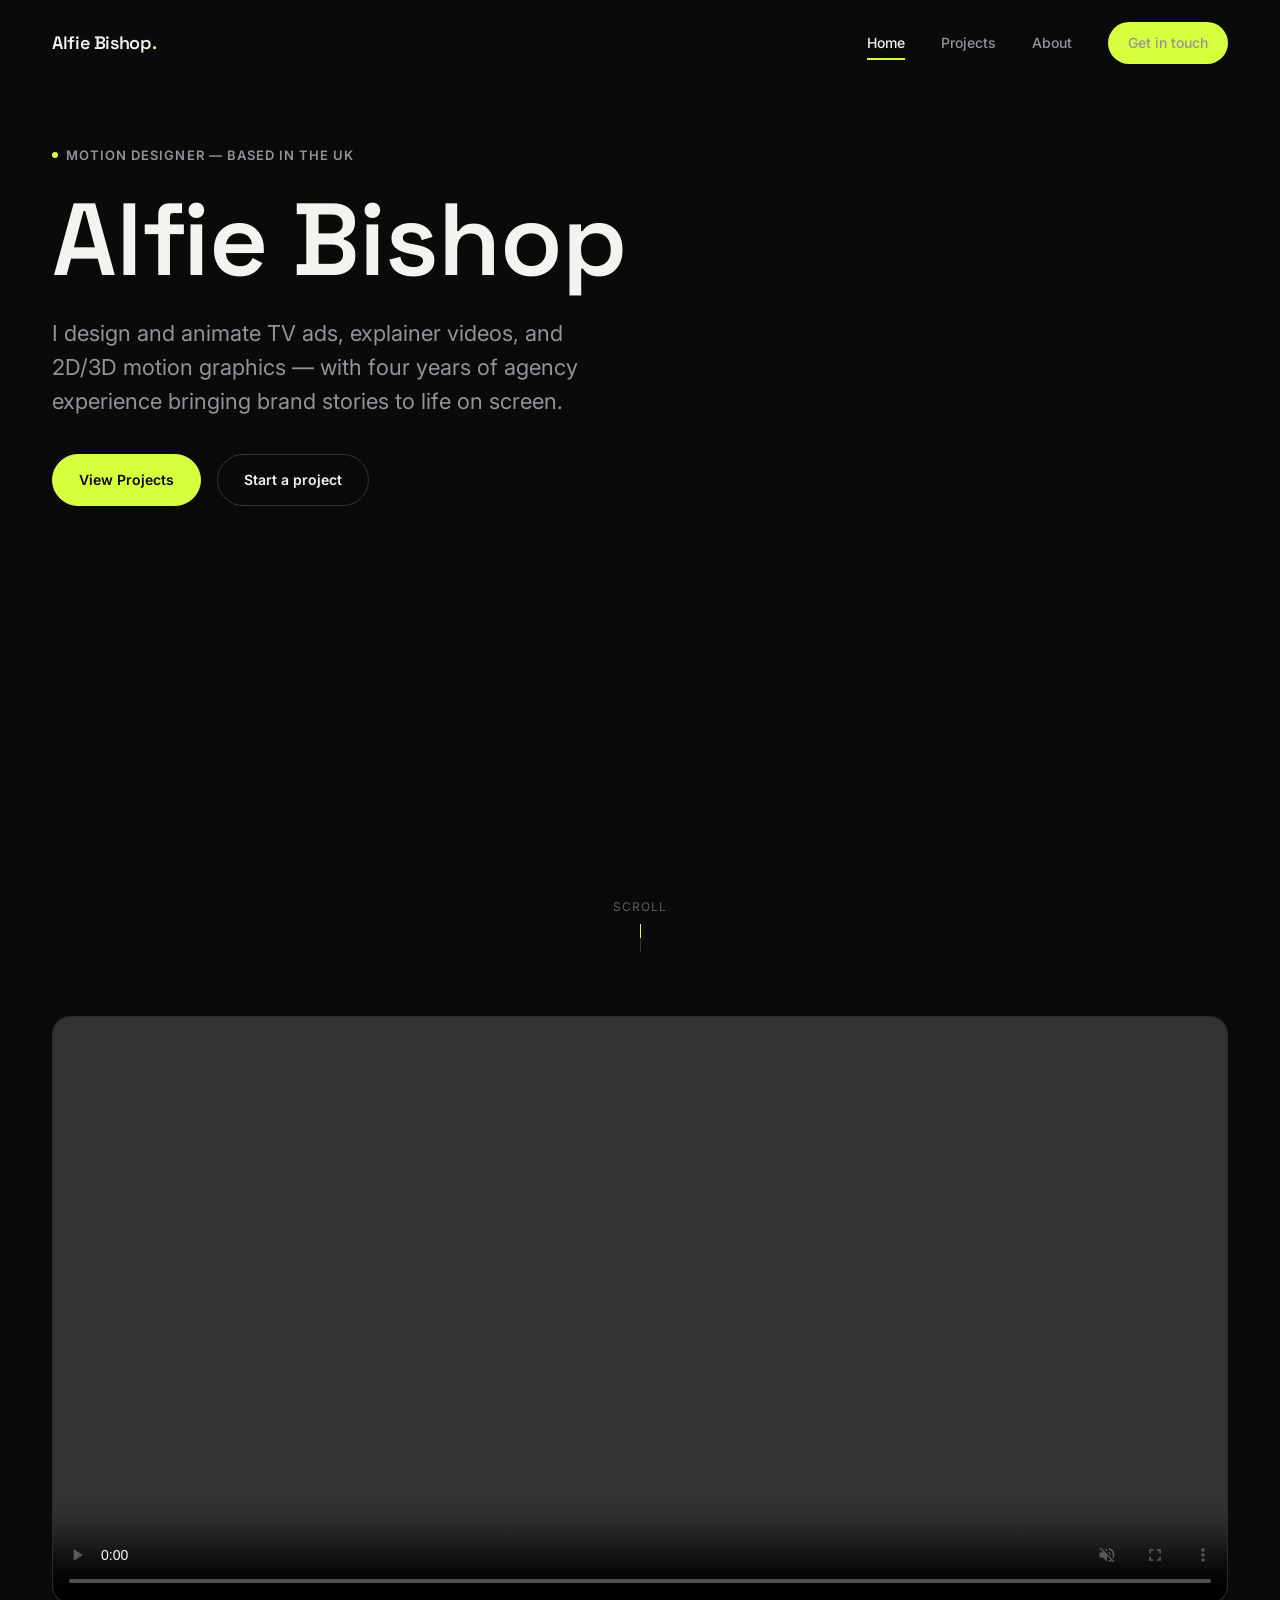
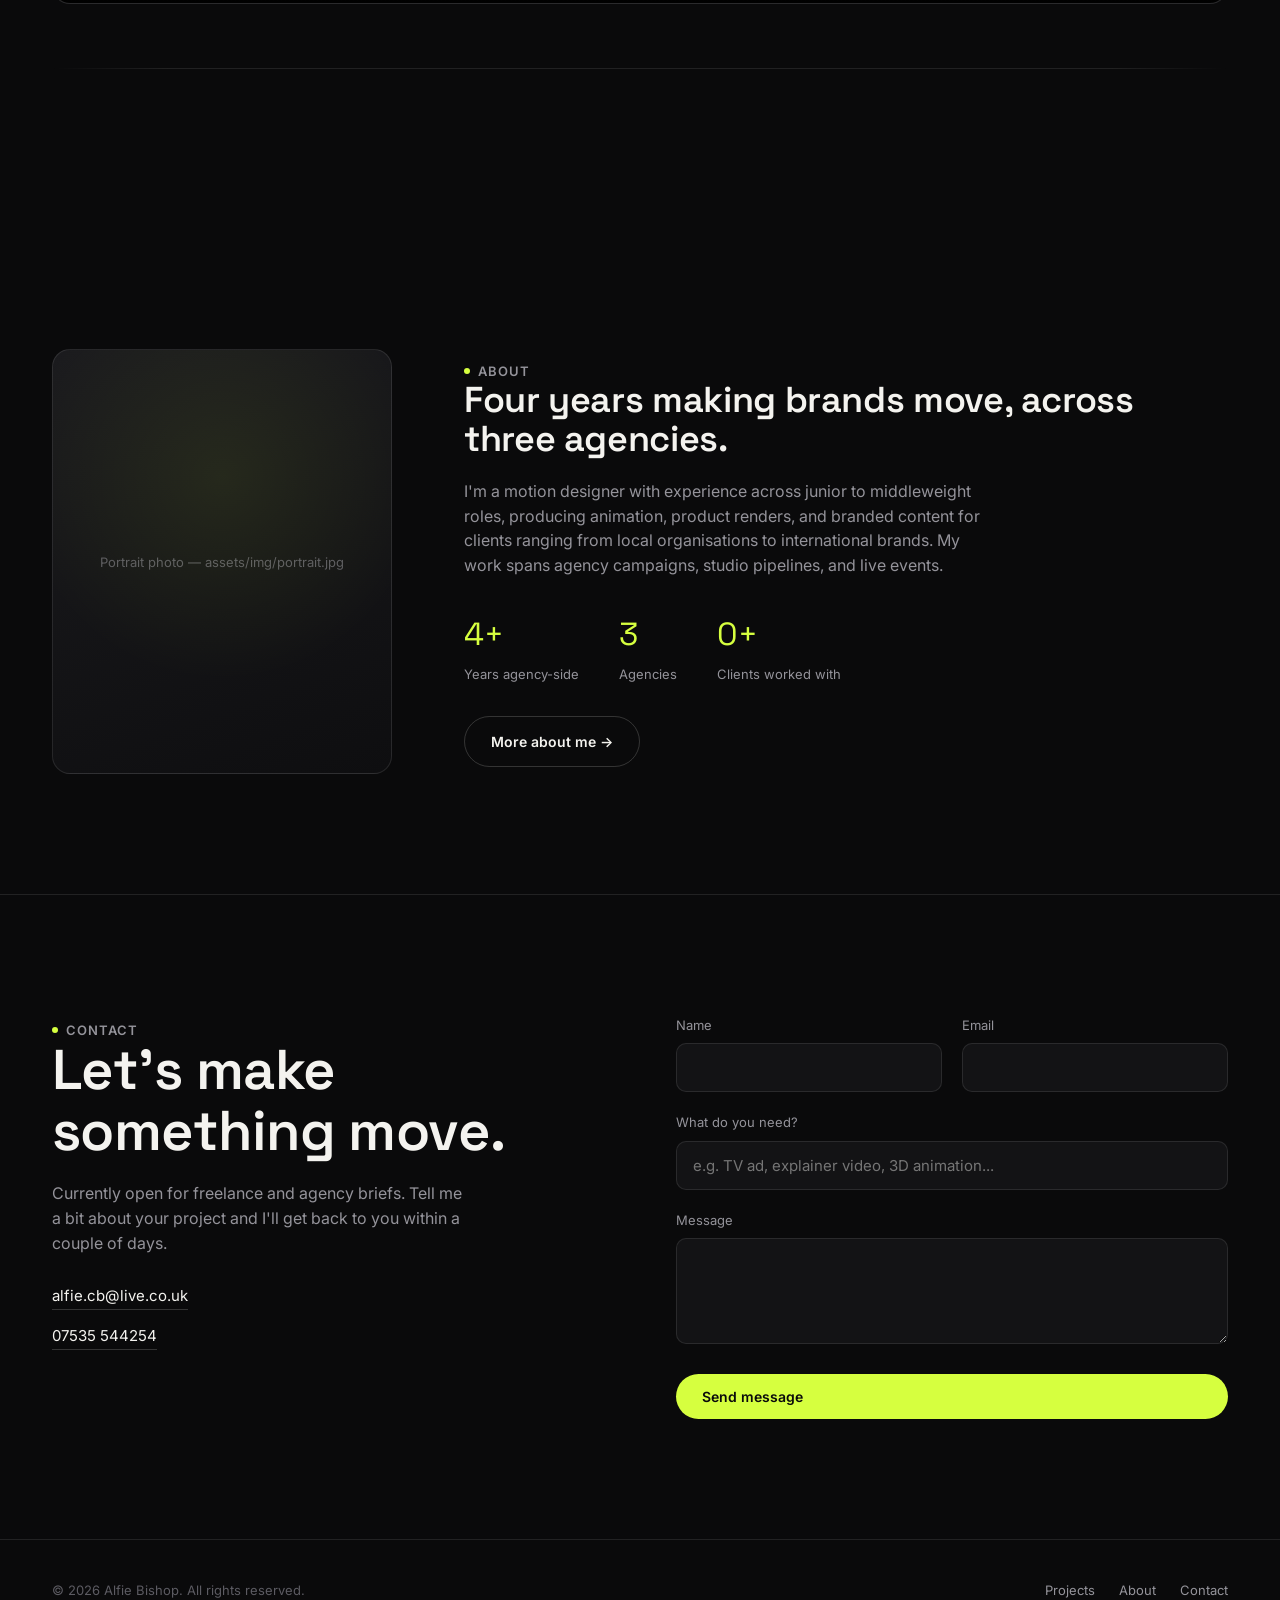
==== index.html @ 6d1a72bd "Fix frozen mobile carousels; fill and centre-fade on wide screens Both homepage marquees now run fro" ====
<!DOCTYPE html>
<html lang="en">
<head>
<meta charset="UTF-8" />
<meta name="viewport" content="width=device-width, initial-scale=1.0" />
<title>Alfie Bishop — Motion Designer</title>
<meta name="description" content="Alfie Bishop is a motion designer specialising in TV ads, explainer videos, and 2D/3D motion graphics." />
<link rel="preconnect" href="https://fonts.googleapis.com">
<link rel="preconnect" href="https://fonts.gstatic.com" crossorigin>
<link href="https://fonts.googleapis.com/css2?family=Space+Grotesk:wght@500;600;700&family=Inter:wght@400;500;600&display=swap" rel="stylesheet">
<link rel="stylesheet" href="assets/css/style.css" />
</head>
<body>

<header class="site-header">
  <div class="container">
    <a href="index.html" class="logo-mark">Alfie Bishop<span>.</span></a>
    <nav class="main-nav">
      <a href="index.html" class="is-active">Home</a>
      <a href="projects.html">Projects</a>
      <a href="about.html">About</a>
      <a href="index.html#contact" class="nav-cta">Get in touch</a>
    </nav>
    <button class="nav-toggle" aria-label="Toggle menu"><span></span><span></span><span></span></button>
  </div>
</header>

<main>

  <!-- HERO -->
  <section class="hero">
    <div class="hero-bg">
      <video autoplay muted loop playsinline src="https://video.gumlet.io/6a999aff4ae273cd71d893d9/6ac678b16d6d4d08c6191d86/main.mp4"></video>
    </div>

    <div class="container">
      <div class="hero-intro">
        <span class="eyebrow">Motion Designer — Based in the UK</span>
        <h1 class="hero-title">Alfie Bishop</h1>
        <p class="hero-role">
          I design and animate TV ads, explainer videos, and 2D/3D motion graphics — with four years of
          agency experience bringing brand stories to life on screen.
        </p>
        <div class="hero-actions">
          <a href="projects.html" class="btn btn-primary">View Projects</a>
          <a href="index.html#contact" class="btn btn-ghost">Start a project</a>
        </div>
      </div>

    </div>

    <div class="fan-wrap">
      <div class="fan-track" id="fan-track"></div>
    </div>

    <div class="scroll-cue"><span>Scroll</span><span class="line"></span></div>
  </section>

  <!-- SHOWREEL -->
  <section class="section showreel-section">
    <div class="container">
      <div class="showreel-frame" data-reveal>
        <video src="https://video.gumlet.io/6a999aff4ae273cd71d893d9/6ac67dcd41d1f14ce0949b32/main.mp4" autoplay loop muted playsinline controls></video>
      </div>

      <div class="logo-marquee-wrap">
        <div class="logo-track" data-hover-pause></div>
      </div>
    </div>
  </section>

  <!-- ABOUT TEASER -->
  <section class="section about-teaser">
    <div class="container">
      <div class="portrait" data-reveal>Portrait photo — assets/img/portrait.jpg</div>
      <div data-reveal>
        <span class="eyebrow">About</span>
        <h2>Four years making brands move, across three agencies.</h2>
        <p>
          I'm a motion designer with experience across junior to middleweight roles, producing animation,
          product renders, and branded content for clients ranging from local organisations to international
          brands. My work spans agency campaigns, studio pipelines, and live events.
        </p>
        <div class="stat-row">
          <div class="stat-item"><div class="num">4+</div><div class="label">Years agency-side</div></div>
          <div class="stat-item"><div class="num">3</div><div class="label">Agencies</div></div>
          <div class="stat-item"><div class="num" data-stat="client-count">—</div><div class="label">Clients worked with</div></div>
        </div>
        <div style="margin-top:32px;">
          <a href="about.html" class="btn btn-ghost">More about me →</a>
        </div>
      </div>
    </div>
  </section>

  <!-- CONTACT -->
  <section class="section contact-section" id="contact">
    <div class="container contact-grid">
      <div class="contact-info" data-reveal>
        <span class="eyebrow">Contact</span>
        <h2>Let's make something move.</h2>
        <p>Currently open for freelance and agency briefs. Tell me a bit about your project and I'll get back to you within a couple of days.</p>
        <div class="contact-detail">
          <a href="mailto:alfie.cb@live.co.uk">alfie.cb@live.co.uk</a>
          <a href="tel:07535544254">07535 544254</a>
        </div>
      </div>

      <form class="contact-form" id="contact-form" data-reveal>
        <div class="form-row">
          <div class="form-field">
            <label for="name">Name</label>
            <input type="text" id="name" name="name" required />
          </div>
          <div class="form-field">
            <label for="email">Email</label>
            <input type="email" id="email" name="email" required />
          </div>
        </div>
        <div class="form-field">
          <label for="project-type">What do you need?</label>
          <input type="text" id="project-type" name="project-type" placeholder="e.g. TV ad, explainer video, 3D animation..." />
        </div>
        <div class="form-field">
          <label for="message">Message</label>
          <textarea id="message" name="message" rows="4" required></textarea>
        </div>
        <button type="submit" class="btn btn-primary submit-btn">Send message</button>
        <div class="form-success" id="contact-success">Thanks — your message has been noted. (Connect this form to an endpoint to receive it for real.)</div>
      </form>
    </div>
  </section>

</main>

<footer class="site-footer">
  <div class="container">
    <small>© <span id="year"></span> Alfie Bishop. All rights reserved.</small>
    <div class="footer-links">
      <a href="projects.html">Projects</a>
      <a href="about.html">About</a>
      <a href="index.html#contact">Contact</a>
    </div>
  </div>
</footer>

<script src="assets/js/cms.js"></script>
<script src="assets/js/main.js"></script>
<script>
  document.getElementById("year").textContent = new Date().getFullYear();
</script>
</body>
</html>
---- assets/css/style.css ----
/* =========================================================================
   DESIGN TOKENS
   ========================================================================= */
:root {
  --bg: #0a0a0b;
  --bg-elevated: #131315;
  --bg-elevated-2: #1b1b1e;
  --text: #f4f3ef;
  --text-muted: #94939a;
  --text-faint: #5c5b62;
  --line: rgba(244, 243, 239, 0.1);
  --line-strong: rgba(244, 243, 239, 0.18);
  --accent: #d6ff3f;
  --accent-ink: #0a0a0b;
  --radius: 18px;
  --radius-sm: 10px;
  --container: 1240px;
  --ease: cubic-bezier(0.16, 1, 0.3, 1);
}

* { box-sizing: border-box; }
html { scroll-behavior: smooth; }

body {
  margin: 0;
  background: var(--bg);
  color: var(--text);
  font-family: "Inter", -apple-system, BlinkMacSystemFont, "Segoe UI", sans-serif;
  font-size: 16px;
  line-height: 1.55;
  -webkit-font-smoothing: antialiased;
  overflow-x: hidden;
}

h1, h2, h3, h4 {
  font-family: "Space Grotesk", "Inter", sans-serif;
  font-weight: 600;
  line-height: 1.08;
  margin: 0;
  letter-spacing: -0.01em;
}

p { margin: 0; }
a { color: inherit; text-decoration: none; }
img, video { max-width: 100%; display: block; }
button { font-family: inherit; }

.container {
  width: 100%;
  max-width: var(--container);
  margin: 0 auto;
  padding: 0 32px;
}

.eyebrow {
  display: inline-flex;
  align-items: center;
  gap: 8px;
  font-size: 13px;
  font-weight: 600;
  letter-spacing: 0.08em;
  text-transform: uppercase;
  color: var(--text-muted);
}
.eyebrow::before {
  content: "";
  width: 6px;
  height: 6px;
  border-radius: 50%;
  background: var(--accent);
  flex: none;
}

.section { padding: 120px 0; }
@media (max-width: 768px) { .section { padding: 72px 0; } }

/* =========================================================================
   SCROLL REVEAL
   ========================================================================= */
[data-reveal] {
  opacity: 0;
  transform: translateY(24px);
  transition: opacity 0.8s var(--ease), transform 0.8s var(--ease);
}
[data-reveal].is-visible {
  opacity: 1;
  transform: translateY(0);
}

/* =========================================================================
   NAV
   ========================================================================= */
.site-header {
  position: fixed;
  top: 0; left: 0; right: 0;
  z-index: 100;
  padding: 22px 0;
  transition: background 0.4s var(--ease), border-color 0.4s var(--ease), padding 0.4s var(--ease);
  border-bottom: 1px solid transparent;
}
.site-header.is-scrolled {
  background: rgba(10, 10, 11, 0.78);
  backdrop-filter: blur(14px);
  border-bottom-color: var(--line);
  padding: 14px 0;
}
.site-header .container {
  display: flex;
  align-items: center;
  justify-content: space-between;
}
.logo-mark {
  font-family: "Space Grotesk", sans-serif;
  font-weight: 600;
  font-size: 18px;
  letter-spacing: -0.02em;
}
.logo-mark span { color: var(--accent); }

.main-nav { display: flex; align-items: center; gap: 36px; }
.main-nav a {
  font-size: 14px;
  font-weight: 500;
  color: var(--text-muted);
  transition: color 0.25s var(--ease);
  position: relative;
}
.main-nav a:hover, .main-nav a.is-active { color: var(--text); }
.main-nav a.is-active::after {
  content: "";
  position: absolute;
  left: 0; right: 0; bottom: -6px;
  height: 2px;
  background: var(--accent);
}
.nav-cta {
  display: inline-flex;
  align-items: center;
  padding: 10px 20px;
  border-radius: 999px;
  background: var(--accent);
  color: var(--accent-ink);
  font-size: 14px;
  font-weight: 600;
  transition: transform 0.25s var(--ease), box-shadow 0.25s var(--ease);
}
.nav-cta:hover { transform: translateY(-2px); box-shadow: 0 8px 24px rgba(214,255,63,0.25); }

.nav-toggle {
  display: none;
  flex-direction: column;
  gap: 5px;
  background: none;
  border: none;
  cursor: pointer;
  padding: 8px;
}
.nav-toggle span { width: 22px; height: 2px; background: var(--text); display: block; }

@media (max-width: 860px) {
  .main-nav { position: fixed; top: 0; right: -100%; height: 100vh; width: min(320px, 80vw);
    background: var(--bg-elevated); flex-direction: column; justify-content: center; align-items: flex-start;
    padding: 40px; gap: 28px; transition: right 0.4s var(--ease); border-left: 1px solid var(--line); }
  .main-nav.is-open { right: 0; }
  .main-nav a { font-size: 20px; }
  .nav-toggle { display: flex; }
  .nav-cta { order: 10; }
}

/* =========================================================================
   HERO
   ========================================================================= */
.hero {
  min-height: 100vh;
  display: flex;
  flex-direction: column;
  justify-content: center;
  padding-top: 140px;
  padding-bottom: 64px;
  position: relative;
}
.hero-bg {
  position: absolute;
  inset: 0;
  z-index: 0;
  overflow: hidden;
}
.hero-bg video {
  width: 100%;
  height: 100%;
  object-fit: cover;
  opacity: 0.32;
}
.hero-bg::after {
  content: "";
  position: absolute;
  inset: 0;
  background: linear-gradient(
    180deg,
    rgba(10, 10, 11, 0.5) 0%,
    rgba(10, 10, 11, 0.25) 35%,
    rgba(10, 10, 11, 0.7) 72%,
    var(--bg) 100%
  );
}
.hero-intro { max-width: 760px; position: relative; z-index: 1; }
.hero-intro .eyebrow { margin-bottom: 20px; }
.hero-title {
  font-size: clamp(48px, 8vw, 104px);
  margin: 0 0 20px;
}
.hero-title em {
  font-style: normal;
  color: var(--text-faint);
}
.hero-role {
  font-size: clamp(18px, 2vw, 22px);
  color: var(--text-muted);
  max-width: 560px;
  margin-bottom: 36px;
}
.hero-actions { display: flex; gap: 16px; align-items: center; flex-wrap: wrap; }

.btn {
  display: inline-flex;
  align-items: center;
  gap: 10px;
  padding: 14px 26px;
  border-radius: 999px;
  font-size: 14px;
  font-weight: 600;
  transition: transform 0.25s var(--ease), box-shadow 0.25s var(--ease), background 0.25s var(--ease);
  border: 1px solid var(--line-strong);
}
.btn-primary { background: var(--accent); color: var(--accent-ink); border-color: var(--accent); }
.btn-primary:hover { transform: translateY(-2px); box-shadow: 0 10px 28px rgba(214,255,63,0.25); }
.btn-ghost { background: transparent; color: var(--text); }
.btn-ghost:hover { border-color: var(--text); }

/* Simple auto-scrolling carousel of project thumbnails (pulls every
   project from the CMS data file), cards side by side, moving left
   continuously in a seamless loop. */
.fan-wrap {
  position: relative;
  z-index: 1;
  height: 300px;
  margin-top: 56px;
  overflow: hidden;
  /* edges fade out; on wide screens the solid band stays a centred
     ~1600px and everything beyond it fades off towards both sides */
  --fan-fade: max(6%, calc(50% - 800px));
  -webkit-mask-image: linear-gradient(90deg, transparent, #000 var(--fan-fade), #000 calc(100% - var(--fan-fade)), transparent);
  mask-image: linear-gradient(90deg, transparent, #000 var(--fan-fade), #000 calc(100% - var(--fan-fade)), transparent);
}
/* scrolled by startMarquee() in main.js */
.fan-track {
  display: flex;
  align-items: center;
  gap: 20px;
  width: max-content;
  height: 100%;
  will-change: transform;
}
.fan-card {
  flex: none;
  display: block;
  width: 220px;
  /* a little shorter than the wrap, centred, so the hover lift has room
     to rise without its top edge clipping against overflow:hidden */
  height: calc(100% - 16px);
  border-radius: var(--radius);
  overflow: hidden;
  position: relative;
  box-shadow: 0 24px 50px -18px rgba(0,0,0,0.55);
  transition: transform 0.3s var(--ease), box-shadow 0.3s var(--ease);
}
.fan-card:hover { transform: translateY(-6px); box-shadow: 0 28px 56px -14px rgba(0,0,0,0.65); z-index: 5; }
.fan-card .thumb-bg { position: absolute; inset: 0; }

@media (max-width: 1080px) {
  .fan-wrap { height: 240px; }
  .fan-card { width: 180px; }
}
@media (max-width: 600px) {
  .hero { padding-top: 120px; }
  .fan-wrap { height: 190px; }
  .fan-card { width: 140px; }
}

.scroll-cue {
  position: relative;
  z-index: 1;
  margin-top: 36px;
  display: flex;
  flex-direction: column;
  align-items: center;
  gap: 8px;
  color: var(--text-faint);
  font-size: 12px;
  letter-spacing: 0.08em;
  text-transform: uppercase;
}
.scroll-cue .line { width: 1px; height: 28px; background: var(--line-strong); overflow: hidden; }
.scroll-cue .line::after {
  content: ""; display: block; width: 100%; height: 50%; background: var(--accent);
  animation: scrollline 1.8s ease-in-out infinite;
}
@keyframes scrollline { 0% { transform: translateY(-100%); } 100% { transform: translateY(200%); } }

/* =========================================================================
   SHOWREEL
   ========================================================================= */
.showreel-section { padding-top: 0; }
.showreel-frame {
  position: relative;
  width: 100%;
  aspect-ratio: 2/1;
  border-radius: var(--radius);
  overflow: hidden;
  background: var(--bg-elevated);
  border: 1px solid var(--line);
}
.showreel-frame video { width: 100%; height: 100%; object-fit: cover; }
@media (max-width: 600px) {
  .showreel-frame { aspect-ratio: 1/1; }
}
.section-head {
  display: flex;
  justify-content: space-between;
  align-items: flex-end;
  gap: 24px;
  margin-bottom: 48px;
  flex-wrap: wrap;
}
.section-head h2 { font-size: clamp(28px, 4vw, 42px); }
.section-head .sub { color: var(--text-muted); max-width: 440px; font-size: 15px; }

/* Client logo marquee */
.logo-marquee-wrap {
  margin-top: 64px;
  border-top: 1px solid var(--line);
  padding-top: 40px;
  overflow: hidden;
  position: relative;
  -webkit-mask-image: linear-gradient(90deg, transparent, #000 10%, #000 90%, transparent);
  mask-image: linear-gradient(90deg, transparent, #000 10%, #000 90%, transparent);
}
.logo-track {
  display: flex;
  gap: 72px;
  width: max-content;
  will-change: transform;
}
.logo-item {
  font-family: "Space Grotesk", sans-serif;
  font-size: 20px;
  font-weight: 600;
  color: var(--text-faint);
  white-space: nowrap;
  transition: color 0.3s var(--ease);
  letter-spacing: -0.01em;
}
.logo-item:hover { color: var(--text); }

/* =========================================================================
   ABOUT TEASER (home)
   ========================================================================= */
.about-teaser .container { display: grid; grid-template-columns: 340px 1fr; gap: 72px; align-items: center; }
.about-teaser .portrait {
  width: 100%;
  aspect-ratio: 4/5;
  border-radius: var(--radius);
  background: linear-gradient(160deg, #1b1b1e, #0e0e10);
  border: 1px solid var(--line);
  display: flex; align-items: center; justify-content: center;
  color: var(--text-faint);
  font-size: 13px;
  position: relative;
  overflow: hidden;
}
.about-teaser .portrait::after {
  content: "";
  position: absolute; inset: 0;
  background: radial-gradient(circle at 50% 30%, rgba(214,255,63,0.08), transparent 60%);
}
.about-teaser h2 { font-size: clamp(26px, 3.4vw, 36px); margin-bottom: 20px; }
.about-teaser p { color: var(--text-muted); font-size: 16px; max-width: 520px; margin-bottom: 28px; }
.about-teaser .stat-row { display: flex; gap: 40px; margin-top: 32px; flex-wrap: wrap; }
.stat-item .num { font-family: "Space Grotesk", sans-serif; font-size: 32px; color: var(--accent); }
.stat-item .label { font-size: 13px; color: var(--text-muted); margin-top: 4px; }

@media (max-width: 860px) {
  .about-teaser .container { grid-template-columns: 1fr; gap: 36px; }
  .about-teaser .portrait { max-width: 280px; aspect-ratio: 4/5; }
}
@media (max-width: 600px) {
  .about-teaser { padding-top: 28px; }
  .about-teaser .portrait { aspect-ratio: 1/1; }
}

/* =========================================================================
   CONTACT
   ========================================================================= */
.contact-section { border-top: 1px solid var(--line); }
.contact-grid { display: grid; grid-template-columns: 1fr 1fr; gap: 72px; }
.contact-info h2 { font-size: clamp(32px, 5vw, 56px); margin-bottom: 20px; }
.contact-info p { color: var(--text-muted); max-width: 420px; margin-bottom: 28px; }
.contact-detail { display: flex; flex-direction: column; gap: 14px; margin-top: 8px; }
.contact-detail a { font-size: 15px; color: var(--text); border-bottom: 1px solid var(--line-strong); padding-bottom: 2px; display: inline-flex; width: fit-content; transition: border-color 0.25s var(--ease), color 0.25s var(--ease); }
.contact-detail a:hover { color: var(--accent); border-color: var(--accent); }

.form-field { margin-bottom: 20px; }
.form-field label { display: block; font-size: 13px; color: var(--text-muted); margin-bottom: 8px; }
.form-field input, .form-field textarea {
  width: 100%;
  background: var(--bg-elevated);
  border: 1px solid var(--line);
  border-radius: var(--radius-sm);
  padding: 14px 16px;
  color: var(--text);
  font-family: inherit;
  font-size: 15px;
  resize: vertical;
  transition: border-color 0.25s var(--ease);
}
.form-field input:focus, .form-field textarea:focus { outline: none; border-color: var(--accent); }
.form-row { display: grid; grid-template-columns: 1fr 1fr; gap: 20px; }
.submit-btn {
  border: none; cursor: pointer;
  width: 100%;
  margin-top: 4px;
}
.form-note { font-size: 13px; color: var(--text-faint); margin-top: 14px; }
.form-success { display: none; padding: 16px; border-radius: var(--radius-sm); background: rgba(214,255,63,0.1); border: 1px solid rgba(214,255,63,0.3); color: var(--accent); font-size: 14px; margin-top: 16px; }
.form-success.is-visible { display: block; }

@media (max-width: 860px) {
  .contact-grid { grid-template-columns: 1fr; gap: 40px; }
  .form-row { grid-template-columns: 1fr; }
}

/* =========================================================================
   FOOTER
   ========================================================================= */
.site-footer { border-top: 1px solid var(--line); padding: 40px 0; }
.site-footer .container { display: flex; justify-content: space-between; align-items: center; flex-wrap: wrap; gap: 16px; }
.footer-links { display: flex; gap: 24px; }
.footer-links a { font-size: 13px; color: var(--text-muted); transition: color 0.25s var(--ease); }
.footer-links a:hover { color: var(--text); }
.site-footer small { color: var(--text-faint); font-size: 13px; }

/* =========================================================================
   PAGE HERO (secondary pages)
   ========================================================================= */
.page-hero { padding: 180px 0 64px; }
.page-hero .eyebrow { margin-bottom: 18px; }
.page-hero h1 { font-size: clamp(38px, 6vw, 68px); max-width: 820px; }
.page-hero p.lead { margin-top: 20px; color: var(--text-muted); font-size: 17px; max-width: 560px; }

/* =========================================================================
   PROJECTS GRID + FILTERS
   ========================================================================= */
.filter-bar {
  display: flex;
  gap: 10px;
  flex-wrap: wrap;
  margin-bottom: 56px;
  border-bottom: 1px solid var(--line);
  padding-bottom: 32px;
}
.filter-btn {
  background: var(--bg-elevated);
  border: 1px solid var(--line);
  color: var(--text-muted);
  padding: 10px 18px;
  border-radius: 999px;
  font-size: 14px;
  font-weight: 500;
  cursor: pointer;
  transition: all 0.25s var(--ease);
}
.filter-btn:hover { color: var(--text); border-color: var(--line-strong); }
.filter-btn.is-active { background: var(--accent); color: var(--accent-ink); border-color: var(--accent); }

.project-grid {
  display: grid;
  grid-template-columns: repeat(3, 1fr);
  gap: 28px;
}
@media (max-width: 1000px) { .project-grid { grid-template-columns: repeat(2, 1fr); } }
@media (max-width: 620px) { .project-grid { grid-template-columns: 1fr; } }
.cms-status { grid-column: 1 / -1; color: var(--text-muted); font-size: 15px; padding: 40px 0; }

.project-card {
  display: block;
  border-radius: var(--radius);
  overflow: hidden;
  background: var(--bg-elevated);
  border: 1px solid var(--line);
  transition: opacity 0.4s var(--ease), transform 0.4s var(--ease);
}
.project-card.is-hidden { display: none; }
.project-card .card-media {
  position: relative;
  aspect-ratio: 4/3;
  overflow: hidden;
}
.project-card .card-media .thumb-bg {
  position: absolute; inset: 0;
  transition: transform 0.6s var(--ease);
}
.project-card:hover .card-media .thumb-bg { transform: scale(1.06); }
.project-card .card-media .thumb-overlay {
  position: absolute; inset: 0;
  background: linear-gradient(180deg, rgba(0,0,0,0) 50%, rgba(0,0,0,0.7) 100%);
}
.project-card .card-tag {
  position: absolute; top: 16px; left: 16px;
  font-size: 11px; font-weight: 600; letter-spacing: 0.06em; text-transform: uppercase;
  color: var(--accent-ink); background: var(--accent); padding: 5px 10px; border-radius: 999px;
}
.project-card .card-body { padding: 22px; }
.project-card .card-body h3 { font-size: 19px; margin-bottom: 8px; }
.project-card .card-meta { display: flex; justify-content: space-between; color: var(--text-muted); font-size: 13px; }

/* =========================================================================
   PROJECT DETAIL
   ========================================================================= */
.project-detail-hero { padding: 170px 0 48px; }
.pd-meta-row {
  display: flex; gap: 40px; flex-wrap: wrap; margin-top: 36px;
  padding-top: 28px; border-top: 1px solid var(--line);
}
.pd-meta-item .label { font-size: 12px; text-transform: uppercase; letter-spacing: 0.06em; color: var(--text-faint); margin-bottom: 6px; }
.pd-meta-item .value { font-size: 15px; font-weight: 500; }
.pd-meta-item .tags { display: flex; gap: 8px; flex-wrap: wrap; }
.pd-tag { font-size: 12px; padding: 4px 10px; border-radius: 999px; border: 1px solid var(--line-strong); color: var(--text-muted); }

.pd-main-media {
  width: 100%;
  aspect-ratio: 16/9;
  border-radius: var(--radius);
  overflow: hidden;
  background: var(--bg-elevated);
  border: 1px solid var(--line);
  position: relative;
}
.pd-main-media video { width: 100%; height: 100%; object-fit: cover; }

.pd-body-grid { display: grid; grid-template-columns: 2fr 1fr; gap: 64px; margin-top: 56px; }
.pd-body-grid--single { grid-template-columns: 1fr; max-width: 760px; }
.pd-description p { color: var(--text-muted); margin-bottom: 18px; white-space: pre-line; }
.pd-description h4, .pd-extra h4 { font-size: 14px; text-transform: uppercase; letter-spacing: 0.06em; color: var(--text-faint); margin-bottom: 20px; }

.pd-extra-media { margin-top: 64px; }
.pd-extra-row { display: grid; grid-template-columns: repeat(2, 1fr); gap: 24px; margin-top: 24px; align-items: start; }
.pd-extra-item { border-radius: var(--radius); overflow: hidden; background: var(--bg-elevated); border: 1px solid var(--line); display: flex; flex-direction: column; align-items: center; }
/* height: auto - the box always matches each video's own native aspect
   ratio instead of being forced into a fixed shape. */
.pd-extra-item video { display: block; width: 100%; height: auto; background: #000; }
.pd-extra-item .pd-extra-label { align-self: stretch; padding: 12px 16px; font-size: 13px; color: var(--text-muted); }

@media (min-width: 861px) {
  /* on desktop, cap tall (e.g. 9:16) clips so the whole video - top to
     bottom - stays in view without scrolling the card itself */
  .pd-extra-item video { width: auto; max-width: 100%; max-height: 65vh; }
}

.pd-nav { display: flex; justify-content: space-between; margin-top: 80px; padding-top: 32px; border-top: 1px solid var(--line); }
.pd-nav a { display: flex; flex-direction: column; gap: 6px; max-width: 45%; }
.pd-nav a:last-child { text-align: right; align-items: flex-end; }
.pd-nav .dir { font-size: 12px; color: var(--text-faint); text-transform: uppercase; letter-spacing: 0.06em; }
.pd-nav .ptitle { font-family: "Space Grotesk", sans-serif; font-size: 18px; transition: color 0.25s var(--ease); }
.pd-nav a:hover .ptitle { color: var(--accent); }

@media (max-width: 860px) {
  .pd-body-grid { grid-template-columns: 1fr; gap: 32px; }
  .pd-extra-row { grid-template-columns: 1fr 1fr; }
}

/* =========================================================================
   ABOUT PAGE
   ========================================================================= */
.about-hero { padding: 170px 0 80px; }
/* Grid areas keep the portrait next to the title at every width: it sits
   beside the title+body column on desktop, and directly under the title
   (before the body copy) once it drops to a single column. */
.about-hero-grid {
  display: grid;
  grid-template-columns: 1fr 420px;
  grid-template-areas: "title portrait" "body portrait";
  column-gap: 72px;
  row-gap: 24px;
  align-items: start;
}
.about-hero-title { grid-area: title; }
.about-hero-body { grid-area: body; }
.about-hero-grid .portrait-lg {
  grid-area: portrait;
  width: 100%; aspect-ratio: 4/5; border-radius: var(--radius);
  background: linear-gradient(160deg, #1b1b1e, #0e0e10);
  border: 1px solid var(--line);
  position: relative; overflow: hidden;
  display: flex; align-items: center; justify-content: center; color: var(--text-faint); font-size: 13px;
}
.about-hero-grid .portrait-lg::after {
  content: ""; position: absolute; inset: 0;
  background: radial-gradient(circle at 60% 20%, rgba(214,255,63,0.1), transparent 60%);
}
.about-hero-grid h1 { font-size: clamp(36px, 5vw, 56px); margin-bottom: 0; }
.about-hero-grid p.lead { color: var(--text-muted); font-size: 17px; margin-bottom: 20px; max-width: 540px; }

.about-stats-row { display: flex; gap: 56px; margin-top: 40px; flex-wrap: wrap; }
.about-stats-row .stat-item .num { font-size: 40px; }

@media (max-width: 900px) {
  .about-hero-grid {
    grid-template-columns: 1fr;
    grid-template-areas: "title" "portrait" "body";
    row-gap: 28px;
  }
  .about-hero-grid .portrait-lg { max-width: 280px; }
}

.timeline { border-top: 1px solid var(--line); }
.timeline-row {
  display: grid; grid-template-columns: 140px 1fr; gap: 32px;
  padding: 28px 0; border-bottom: 1px solid var(--line);
}
.timeline-row .t-year { font-family: "Space Grotesk", sans-serif; color: var(--text-faint); font-size: 15px; }
.timeline-row .t-role { font-weight: 600; margin-bottom: 4px; font-size: 16px; }
.timeline-row .t-sub { color: var(--text-muted); font-size: 14px; }

.software-grid {
  display: grid; grid-template-columns: repeat(4, 1fr); gap: 20px;
}
@media (max-width: 860px) { .software-grid { grid-template-columns: repeat(2, 1fr); } }
.software-item {
  background: var(--bg-elevated); border: 1px solid var(--line); border-radius: var(--radius-sm);
  padding: 22px; display: flex; flex-direction: column; gap: 6px;
}
.software-item .s-name { font-family: "Space Grotesk", sans-serif; font-size: 16px; }
.software-item .s-desc { font-size: 13px; color: var(--text-muted); }

.specialty-row { display: grid; grid-template-columns: repeat(4, 1fr); gap: 20px; }
@media (max-width: 860px) { .specialty-row { grid-template-columns: repeat(2, 1fr); } }
.specialty-item { padding: 24px 0; border-top: 1px solid var(--line); }
.specialty-item .s-index { font-size: 13px; color: var(--accent); font-family: "Space Grotesk", sans-serif; margin-bottom: 14px; }
.specialty-item h4 { font-size: 17px; margin-bottom: 8px; }
.specialty-item p { font-size: 14px; color: var(--text-muted); }
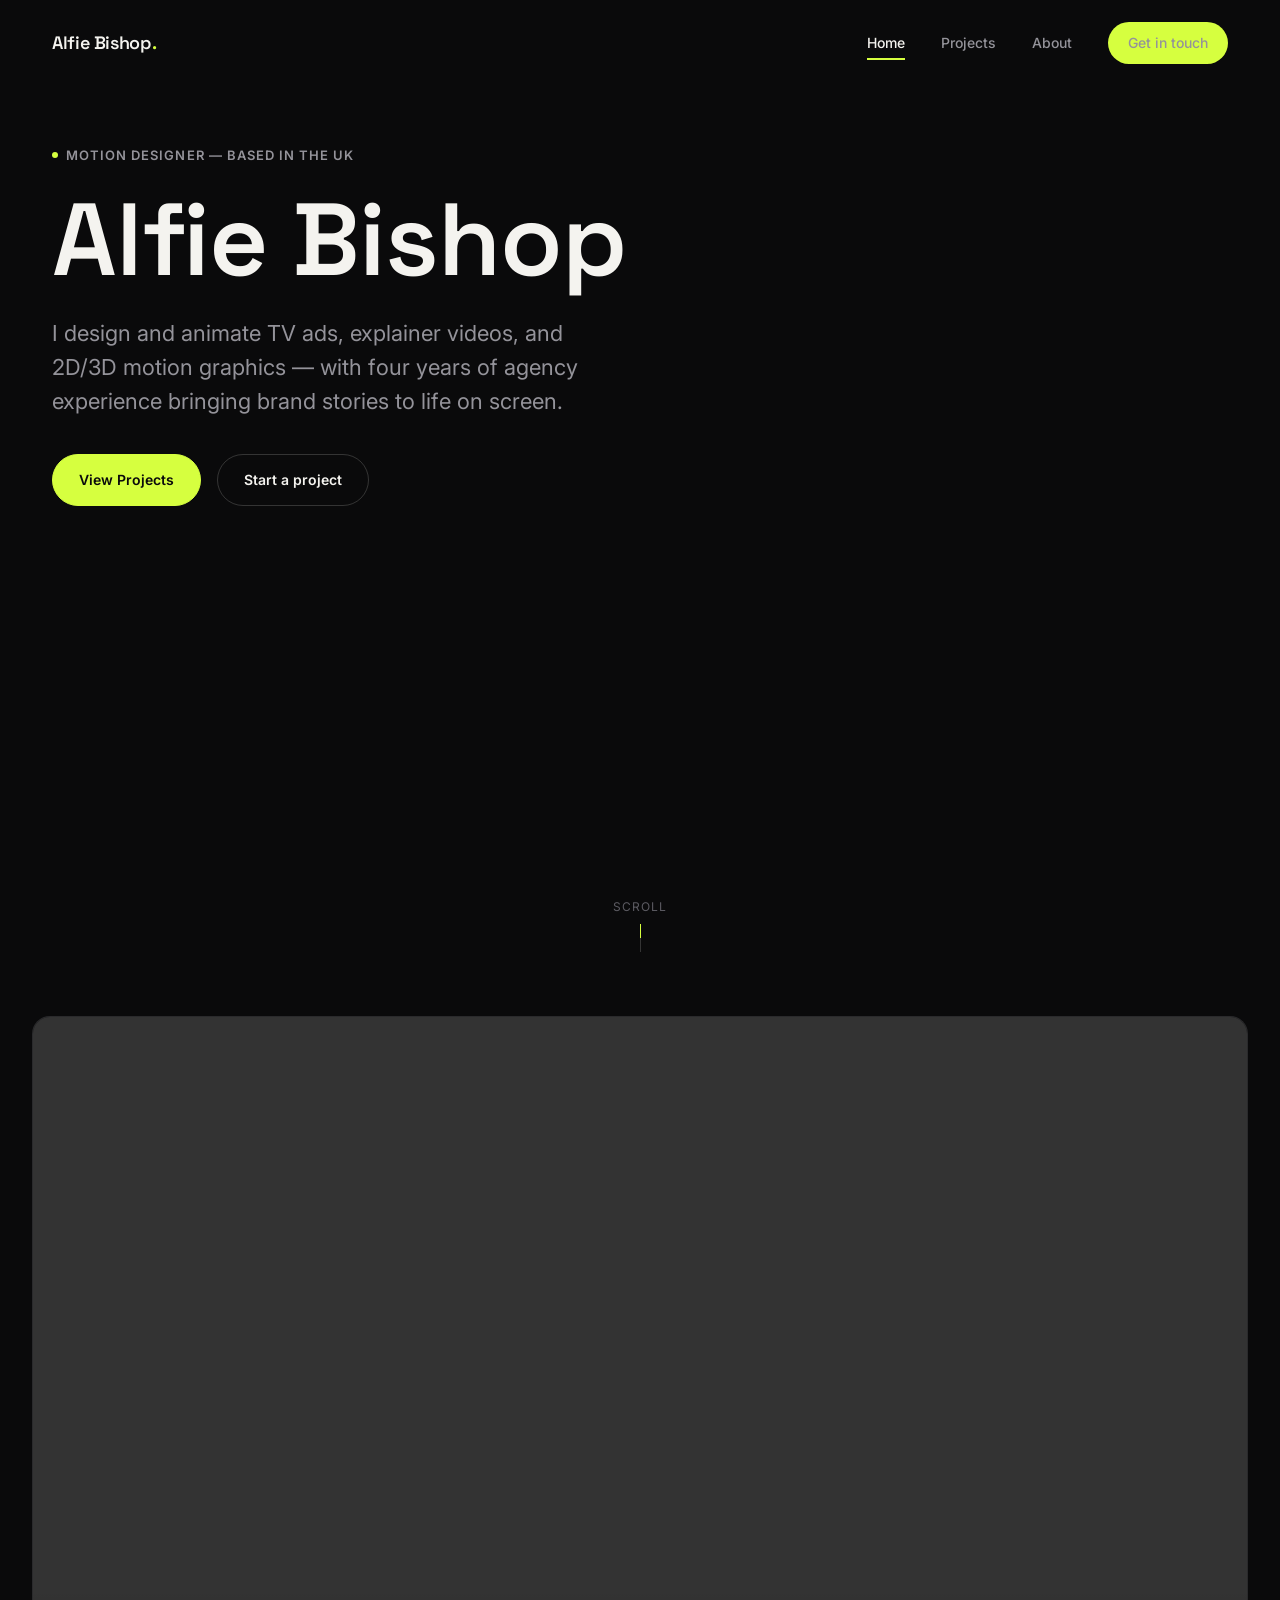
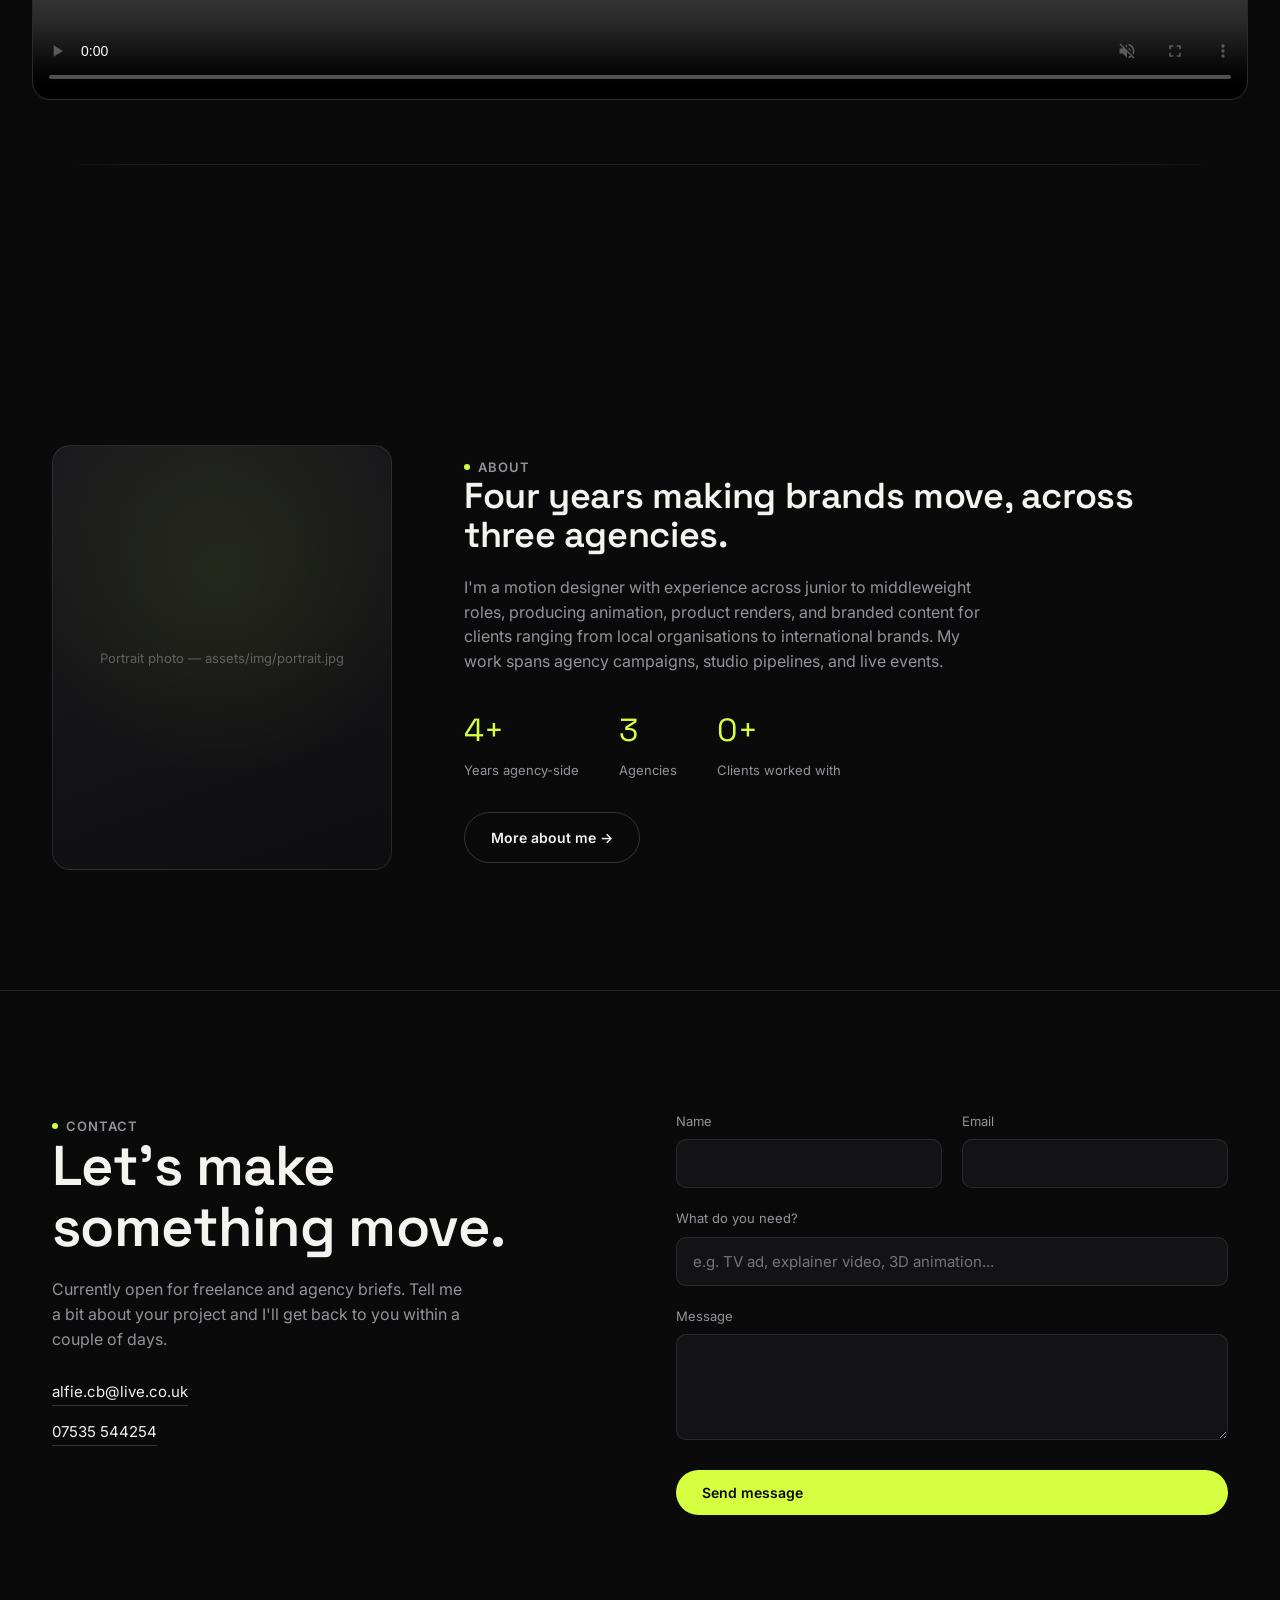
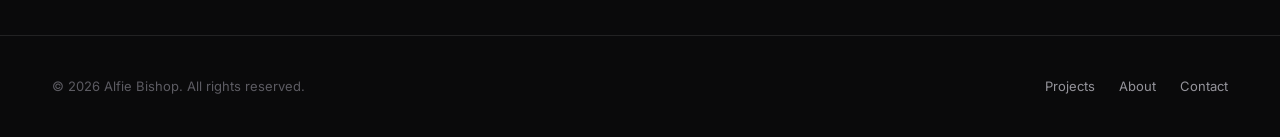
==== commit 0ab36dea: "Make homepage showreel much larger while always fitting the viewport The reel now breaks out of the " ====
--- a/index.html
+++ b/index.html
@@ -58,11 +58,13 @@
 
   <!-- SHOWREEL -->
   <section class="section showreel-section">
-    <div class="container">
+    <div class="container showreel-container">
       <div class="showreel-frame" data-reveal>
         <video src="https://video.gumlet.io/6a999aff4ae273cd71d893d9/6ac67dcd41d1f14ce0949b32/main.mp4" autoplay loop muted playsinline controls></video>
       </div>
+    </div>
 
+    <div class="container">
       <div class="logo-marquee-wrap">
         <div class="logo-track" data-hover-pause></div>
       </div>
--- a/assets/css/style.css
+++ b/assets/css/style.css
@@ -311,10 +311,17 @@
    SHOWREEL
    ========================================================================= */
 .showreel-section { padding-top: 0; }
+/* the reel breaks out of the 1240px container and grows as large as the
+   screen allows, capped so its full height always fits in the viewport
+   below the fixed header (--reel-chrome = header + breathing room) */
+.showreel-container { max-width: none; }
 .showreel-frame {
-  position: relative;
-  width: 100%;
-  aspect-ratio: 2/1;
+  --reel-chrome: 120px;
+  position: relative;
+  width: min(100%, calc((100vh - var(--reel-chrome)) * 16 / 9));
+  width: min(100%, calc((100svh - var(--reel-chrome)) * 16 / 9));
+  margin: 0 auto;
+  aspect-ratio: 16/9;
   border-radius: var(--radius);
   overflow: hidden;
   background: var(--bg-elevated);
@@ -322,7 +329,13 @@
 }
 .showreel-frame video { width: 100%; height: 100%; object-fit: cover; }
 @media (max-width: 600px) {
-  .showreel-frame { aspect-ratio: 1/1; }
+  .showreel-container { padding: 0 16px; }
+  .showreel-frame {
+    --reel-chrome: 104px;
+    width: min(100%, calc((100vh - var(--reel-chrome)) * 3 / 4));
+    width: min(100%, calc((100svh - var(--reel-chrome)) * 3 / 4));
+    aspect-ratio: 3/4;
+  }
 }
 .section-head {
   display: flex;
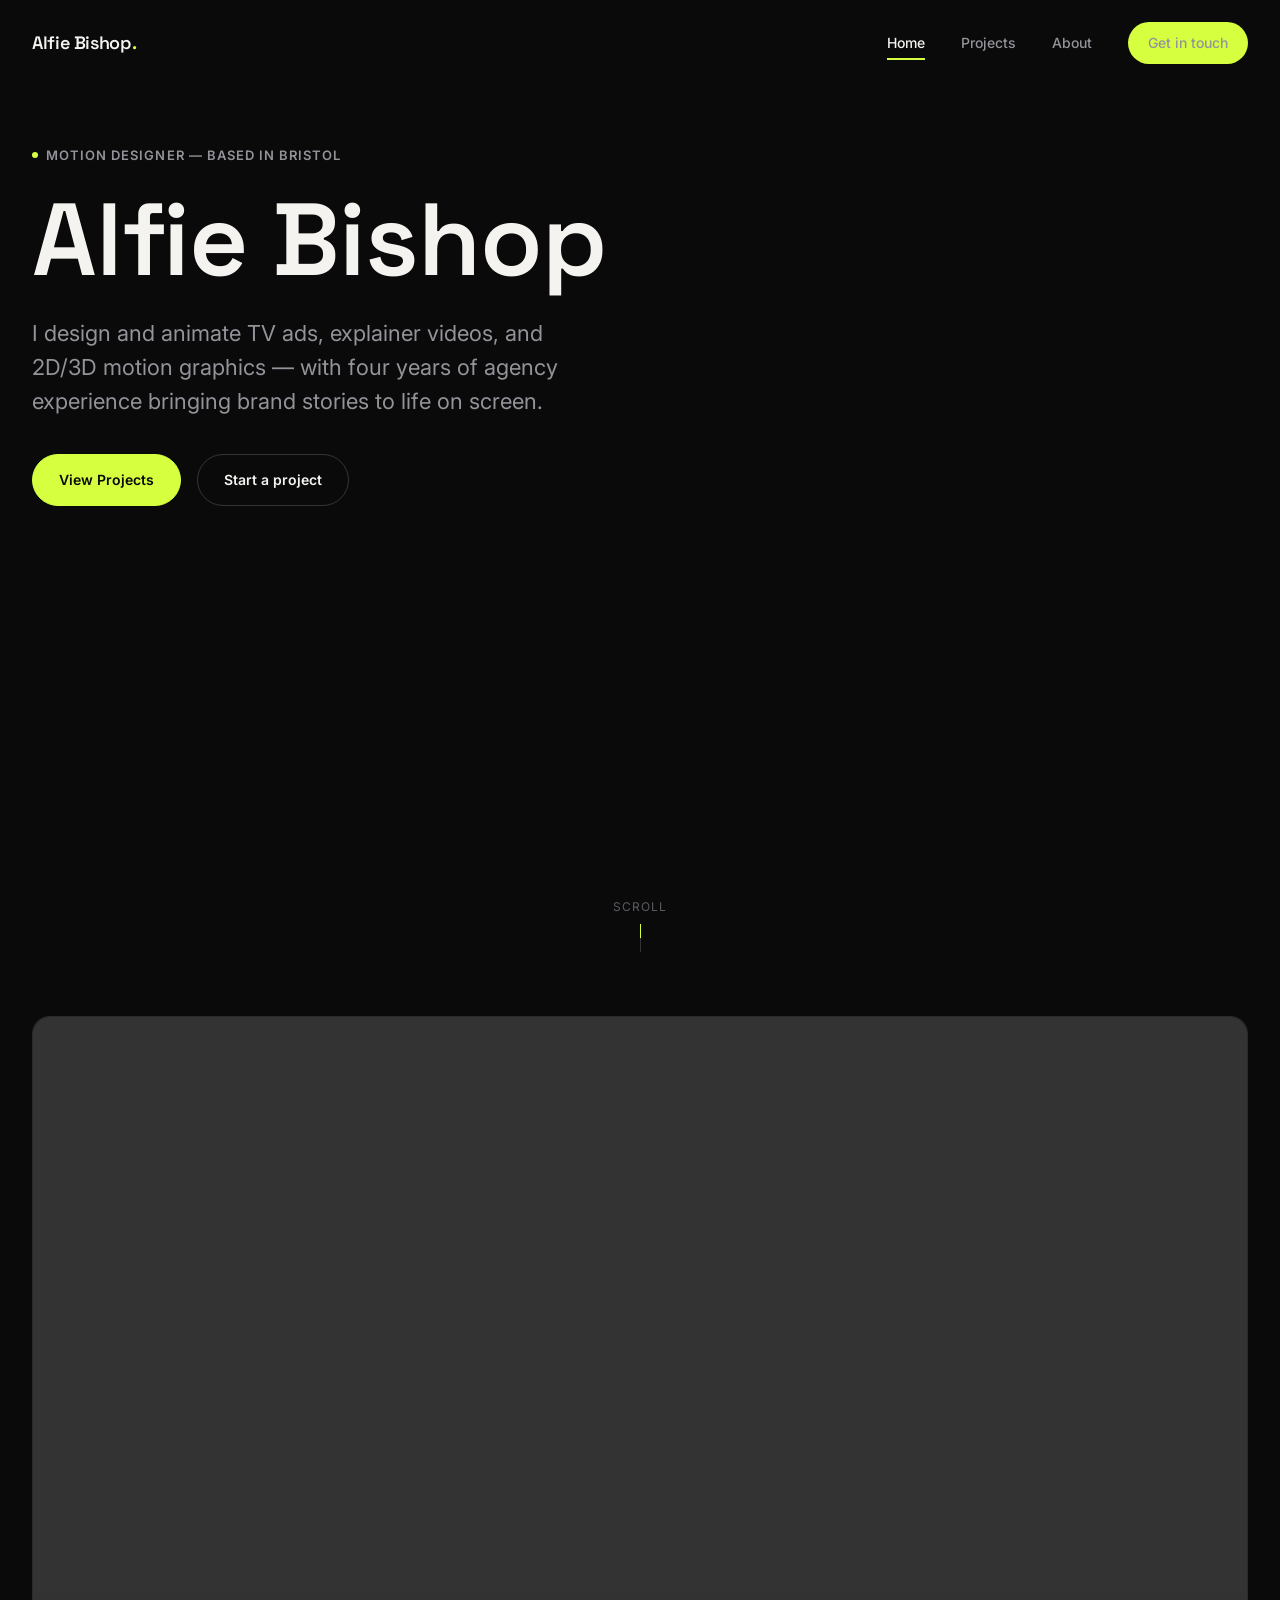
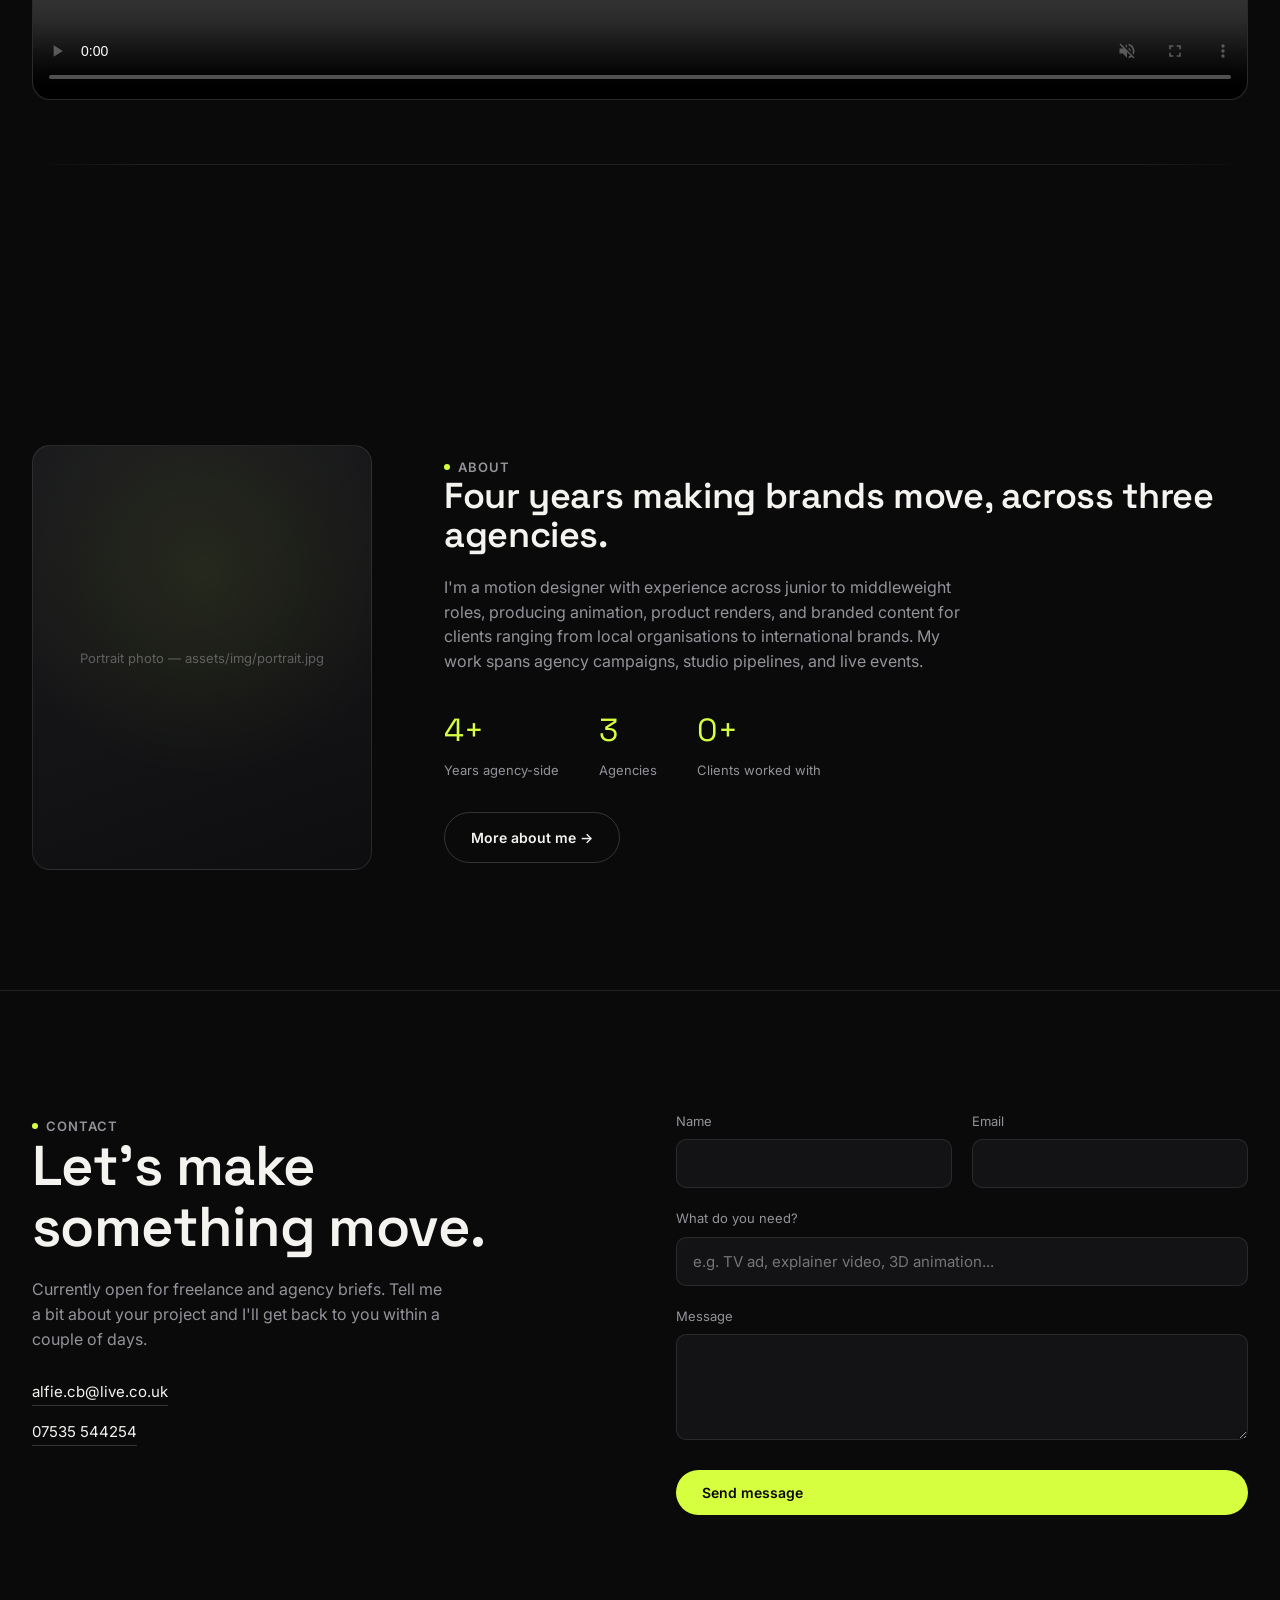
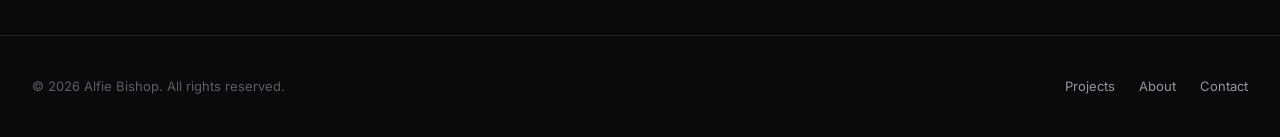
==== commit 0d05870f: "Change hero eyebrow to Based in Bristol" ====
--- a/index.html
+++ b/index.html
@@ -35,7 +35,7 @@
 
     <div class="container">
       <div class="hero-intro">
-        <span class="eyebrow">Motion Designer — Based in the UK</span>
+        <span class="eyebrow">Motion Designer — Based in Bristol</span>
         <h1 class="hero-title">Alfie Bishop</h1>
         <p class="hero-role">
           I design and animate TV ads, explainer videos, and 2D/3D motion graphics — with four years of
--- a/assets/css/style.css
+++ b/assets/css/style.css
@@ -14,7 +14,7 @@
   --accent-ink: #0a0a0b;
   --radius: 18px;
   --radius-sm: 10px;
-  --container: 1240px;
+  --container: 1400px;
   --ease: cubic-bezier(0.16, 1, 0.3, 1);
 }
 
@@ -243,14 +243,14 @@
 .fan-wrap {
   position: relative;
   z-index: 1;
+  /* same width as .container's content box, so the faded edges line up
+     with the text and the showreel's logo strip */
+  width: calc(min(100%, var(--container)) - 64px);
+  margin: 56px auto 0;
   height: 300px;
-  margin-top: 56px;
-  overflow: hidden;
-  /* edges fade out; on wide screens the solid band stays a centred
-     ~1600px and everything beyond it fades off towards both sides */
-  --fan-fade: max(6%, calc(50% - 800px));
-  -webkit-mask-image: linear-gradient(90deg, transparent, #000 var(--fan-fade), #000 calc(100% - var(--fan-fade)), transparent);
-  mask-image: linear-gradient(90deg, transparent, #000 var(--fan-fade), #000 calc(100% - var(--fan-fade)), transparent);
+  overflow: hidden;
+  -webkit-mask-image: linear-gradient(90deg, transparent, #000 6%, #000 94%, transparent);
+  mask-image: linear-gradient(90deg, transparent, #000 6%, #000 94%, transparent);
 }
 /* scrolled by startMarquee() in main.js */
 .fan-track {
@@ -311,7 +311,7 @@
    SHOWREEL
    ========================================================================= */
 .showreel-section { padding-top: 0; }
-/* the reel breaks out of the 1240px container and grows as large as the
+/* the reel breaks out of the --container width and grows as large as the
    screen allows, capped so its full height always fits in the viewport
    below the fixed header (--reel-chrome = header + breathing room) */
 .showreel-container { max-width: none; }
@@ -549,16 +549,33 @@
 .pd-meta-item .tags { display: flex; gap: 8px; flex-wrap: wrap; }
 .pd-tag { font-size: 12px; padding: 4px 10px; border-radius: 999px; border: 1px solid var(--line-strong); color: var(--text-muted); }
 
+/* The frame takes the video's own ratio (--media-ratio, set by
+   project-detail.js) but never grows taller than a full-width 16:9 frame:
+   tall/square videos keep that height and shrink in width, centred;
+   wider-than-16:9 videos fill the width and get shorter. */
+.pd-main-media-wrap { container-type: inline-size; }
 .pd-main-media {
-  width: 100%;
-  aspect-ratio: 16/9;
+  --media-ratio: 16 / 9;
+  width: min(100%, 100cqw * 9 / 16 * (var(--media-ratio)));
+  margin: 0 auto;
+  aspect-ratio: var(--media-ratio);
   border-radius: var(--radius);
   overflow: hidden;
   background: var(--bg-elevated);
   border: 1px solid var(--line);
   position: relative;
 }
-.pd-main-media video { width: 100%; height: 100%; object-fit: cover; }
+/* the frame already matches the video, so cover only trims the (square)
+   Gumlet poster image - never the video itself */
+.pd-main-media video { display: block; width: 100%; height: 100%; object-fit: cover; }
+@media (max-width: 600px) {
+  /* on phones a 16:9-height cap makes tall videos tiny, so instead let them
+     grow to full width, capped so the whole video fits below the header */
+  .pd-main-media {
+    width: min(100%, (100vh - 120px) * (var(--media-ratio)));
+    width: min(100%, (100svh - 120px) * (var(--media-ratio)));
+  }
+}
 
 .pd-body-grid { display: grid; grid-template-columns: 2fr 1fr; gap: 64px; margin-top: 56px; }
 .pd-body-grid--single { grid-template-columns: 1fr; max-width: 760px; }
@@ -571,8 +588,6 @@
 /* height: auto - the box always matches each video's own native aspect
    ratio instead of being forced into a fixed shape. */
 .pd-extra-item video { display: block; width: 100%; height: auto; background: #000; }
-.pd-extra-item .pd-extra-label { align-self: stretch; padding: 12px 16px; font-size: 13px; color: var(--text-muted); }
-
 @media (min-width: 861px) {
   /* on desktop, cap tall (e.g. 9:16) clips so the whole video - top to
      bottom - stays in view without scrolling the card itself */
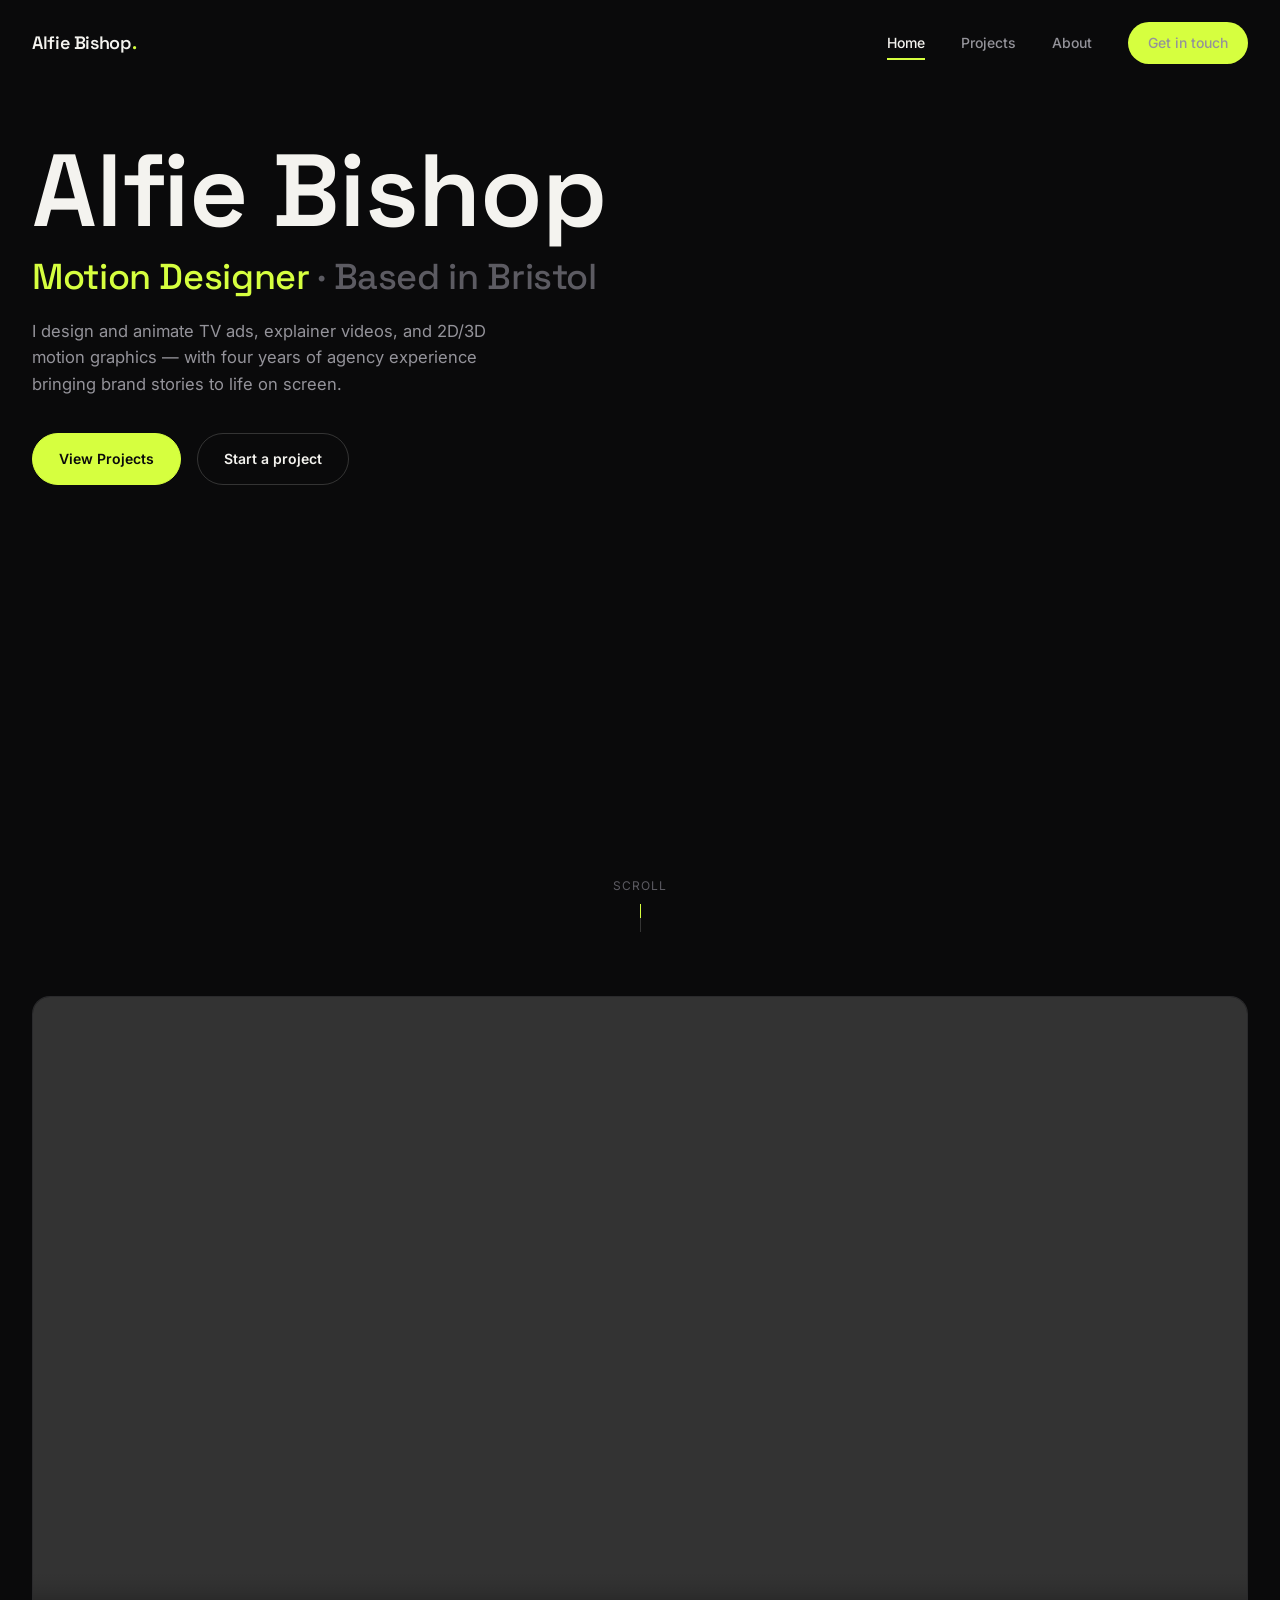
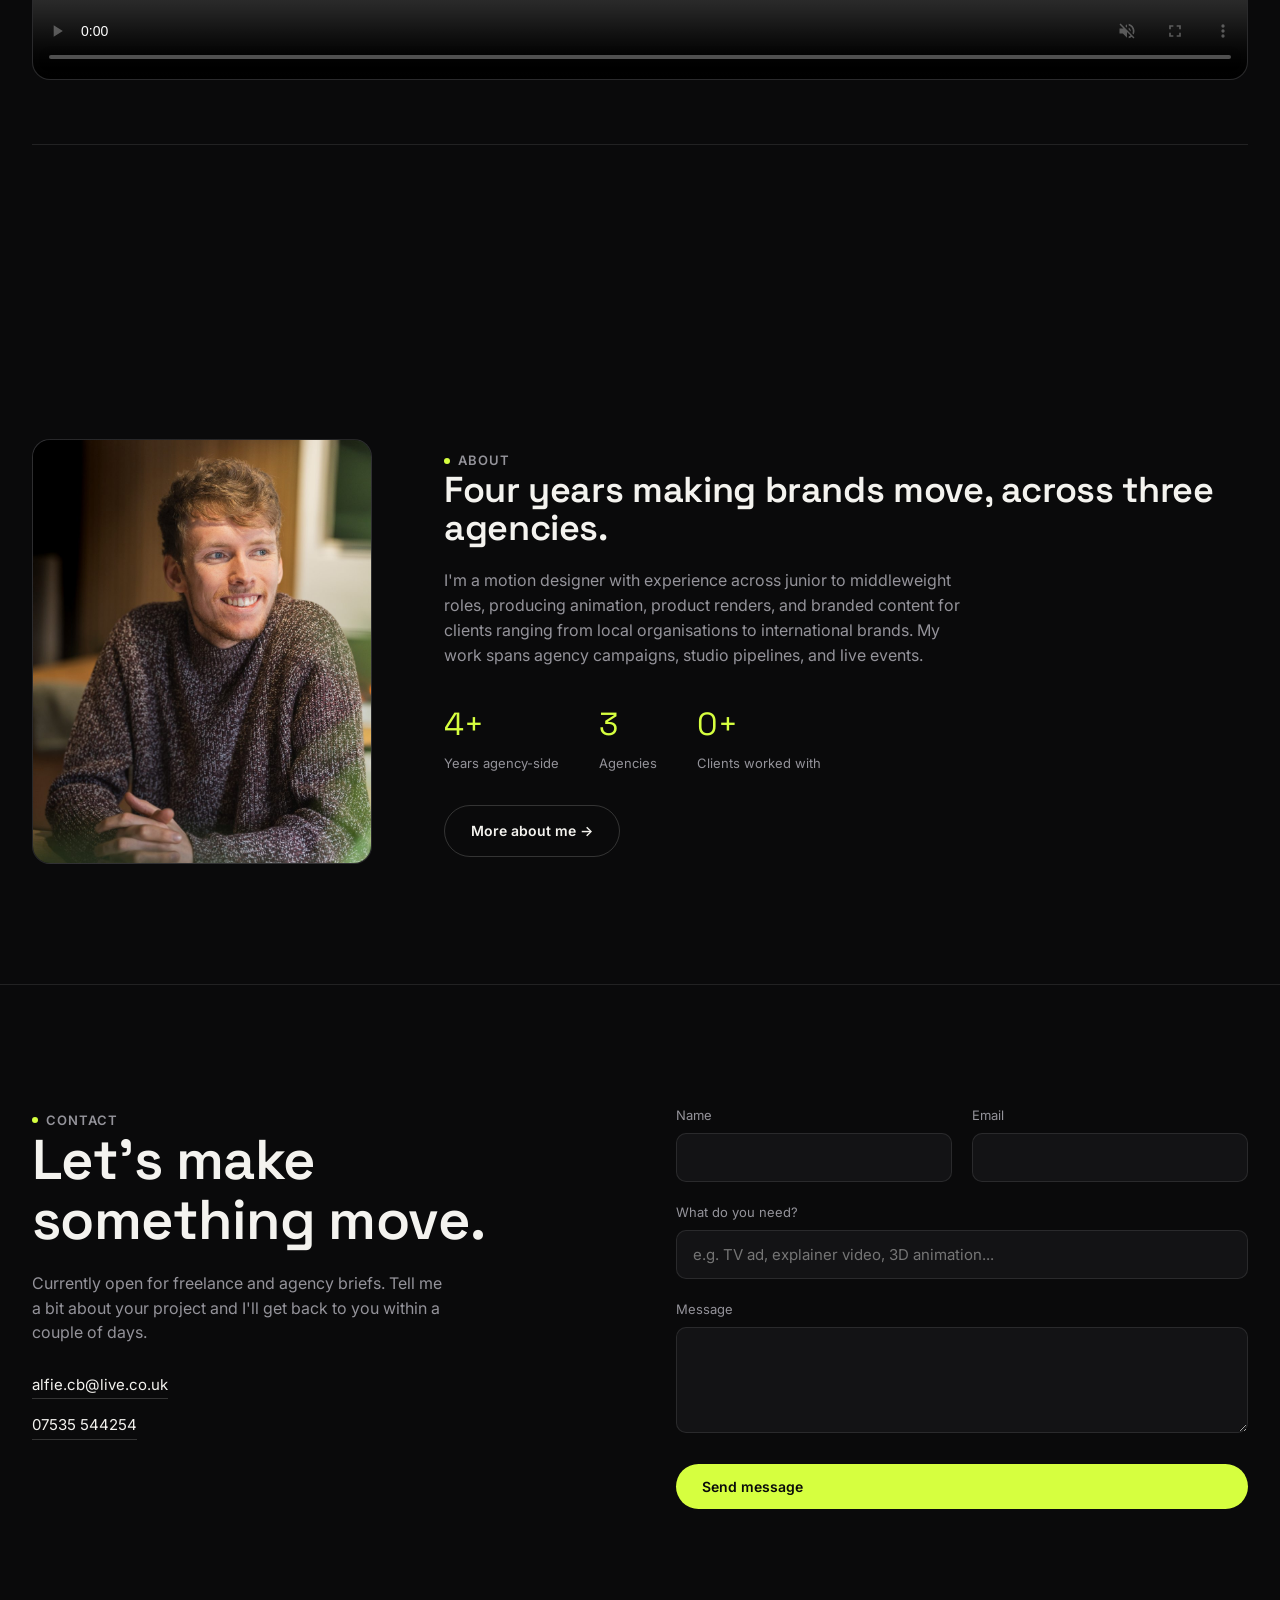
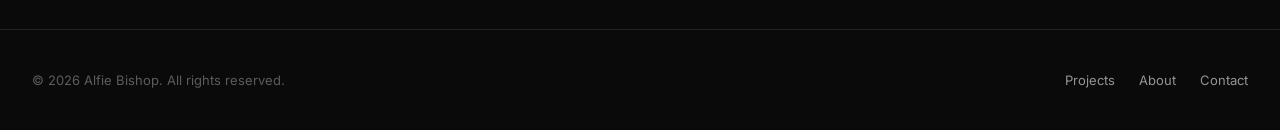
==== commit 1a82a755: "Hero and About redesign, portrait photo, two-row client marquee, 1920px width - Hero intro: name, ac" ====
--- a/index.html
+++ b/index.html
@@ -35,9 +35,9 @@
 
     <div class="container">
       <div class="hero-intro">
-        <span class="eyebrow">Motion Designer — Based in Bristol</span>
         <h1 class="hero-title">Alfie Bishop</h1>
-        <p class="hero-role">
+        <p class="hero-role">Motion Designer <span>Based in Bristol</span></p>
+        <p class="hero-desc">
           I design and animate TV ads, explainer videos, and 2D/3D motion graphics — with four years of
           agency experience bringing brand stories to life on screen.
         </p>
@@ -66,7 +66,8 @@
 
     <div class="container">
       <div class="logo-marquee-wrap">
-        <div class="logo-track" data-hover-pause></div>
+        <div class="logo-row"><div class="logo-track" data-hover-pause></div></div>
+        <div class="logo-row"><div class="logo-track" data-hover-pause data-reverse></div></div>
       </div>
     </div>
   </section>
@@ -74,7 +75,7 @@
   <!-- ABOUT TEASER -->
   <section class="section about-teaser">
     <div class="container">
-      <div class="portrait" data-reveal>Portrait photo — assets/img/portrait.jpg</div>
+      <div class="portrait" data-reveal><img src="assets/img/portrait.jpg" alt="Alfie Bishop" width="1000" height="1459" loading="lazy" /></div>
       <div data-reveal>
         <span class="eyebrow">About</span>
         <h2>Four years making brands move, across three agencies.</h2>
--- a/assets/css/style.css
+++ b/assets/css/style.css
@@ -14,7 +14,7 @@
   --accent-ink: #0a0a0b;
   --radius: 18px;
   --radius-sm: 10px;
-  --container: 1400px;
+  --container: 1920px;
   --ease: cubic-bezier(0.16, 1, 0.3, 1);
 }
 
@@ -204,20 +204,42 @@
   );
 }
 .hero-intro { max-width: 760px; position: relative; z-index: 1; }
-.hero-intro .eyebrow { margin-bottom: 20px; }
+/* hero intro reads top to bottom: name, role, short description, buttons */
 .hero-title {
   font-size: clamp(48px, 8vw, 104px);
-  margin: 0 0 20px;
+  line-height: 1;
+  margin: 0 0 14px;
 }
 .hero-title em {
   font-style: normal;
   color: var(--text-faint);
 }
 .hero-role {
-  font-size: clamp(18px, 2vw, 22px);
+  font-family: "Space Grotesk", "Inter", sans-serif;
+  font-size: clamp(22px, 3vw, 36px);
+  font-weight: 500;
+  letter-spacing: -0.01em;
+  line-height: 1.2;
+  color: var(--accent);
+  margin: 0 0 18px;
+}
+.hero-role span { color: var(--text-faint); }
+.hero-role span::before { content: "· "; }
+@media (max-width: 600px) {
+  /* location drops to its own line rather than wrapping mid-phrase */
+  /* tight stack on phones; margins tuned so the visible gaps name -> role
+     and role -> location are equal (~3px - the role's 1.2 line-height
+     already adds a few px of leading) */
+  .hero-title { margin-bottom: 10px; }
+  .hero-role span { display: block; font-size: 0.7em; margin-top: 5px; }
+  .hero-role span::before { content: none; }
+}
+.hero-desc {
+  font-size: clamp(15px, 1.3vw, 17px);
+  line-height: 1.6;
   color: var(--text-muted);
-  max-width: 560px;
-  margin-bottom: 36px;
+  max-width: 480px;
+  margin: 0 0 36px;
 }
 .hero-actions { display: flex; gap: 16px; align-items: center; flex-wrap: wrap; }
 
@@ -283,7 +305,13 @@
 }
 @media (max-width: 600px) {
   .hero { padding-top: 120px; }
-  .fan-wrap { height: 190px; }
+  /* phones: edge to edge with no fade, cards run straight off screen */
+  .fan-wrap {
+    height: 190px;
+    width: 100%;
+    -webkit-mask-image: none;
+    mask-image: none;
+  }
   .fan-card { width: 140px; }
 }
 
@@ -348,30 +376,47 @@
 .section-head h2 { font-size: clamp(28px, 4vw, 42px); }
 .section-head .sub { color: var(--text-muted); max-width: 440px; font-size: 15px; }
 
-/* Client logo marquee */
+/* Client marquee: two rows of the same client list scrolling in opposite
+   directions (main.js), names separated by small accent dots. */
 .logo-marquee-wrap {
   margin-top: 64px;
   border-top: 1px solid var(--line);
   padding-top: 40px;
-  overflow: hidden;
-  position: relative;
+  display: flex;
+  flex-direction: column;
+  gap: 14px;
+}
+.logo-row {
+  overflow: hidden;
   -webkit-mask-image: linear-gradient(90deg, transparent, #000 10%, #000 90%, transparent);
   mask-image: linear-gradient(90deg, transparent, #000 10%, #000 90%, transparent);
 }
 .logo-track {
   display: flex;
-  gap: 72px;
+  gap: 36px;
   width: max-content;
   will-change: transform;
 }
 .logo-item {
+  display: inline-flex;
+  align-items: center;
+  gap: 36px;
   font-family: "Space Grotesk", sans-serif;
-  font-size: 20px;
+  font-size: clamp(22px, 3vw, 34px);
   font-weight: 600;
-  color: var(--text-faint);
+  line-height: 1.2;
+  color: var(--text-muted);
   white-space: nowrap;
   transition: color 0.3s var(--ease);
   letter-spacing: -0.01em;
+}
+.logo-item::after {
+  content: "";
+  width: 7px;
+  height: 7px;
+  border-radius: 50%;
+  background: var(--accent);
+  flex: none;
 }
 .logo-item:hover { color: var(--text); }
 
@@ -385,16 +430,18 @@
   border-radius: var(--radius);
   background: linear-gradient(160deg, #1b1b1e, #0e0e10);
   border: 1px solid var(--line);
-  display: flex; align-items: center; justify-content: center;
-  color: var(--text-faint);
-  font-size: 13px;
-  position: relative;
-  overflow: hidden;
-}
-.about-teaser .portrait::after {
-  content: "";
-  position: absolute; inset: 0;
-  background: radial-gradient(circle at 50% 30%, rgba(214,255,63,0.08), transparent 60%);
+  position: relative;
+  overflow: hidden;
+}
+/* shared by the home and about portraits: fill the frame, biased upward so
+   the face stays in shot when the frame crops to 4:5 or 1:1 */
+.about-teaser .portrait img,
+.about-hero-grid .portrait-lg img {
+  display: block;
+  width: 100%;
+  height: 100%;
+  object-fit: cover;
+  object-position: 50% 30%;
 }
 .about-teaser h2 { font-size: clamp(26px, 3.4vw, 36px); margin-bottom: 20px; }
 .about-teaser p { color: var(--text-muted); font-size: 16px; max-width: 520px; margin-bottom: 28px; }
@@ -552,11 +599,13 @@
 /* The frame takes the video's own ratio (--media-ratio, set by
    project-detail.js) but never grows taller than a full-width 16:9 frame:
    tall/square videos keep that height and shrink in width, centred;
-   wider-than-16:9 videos fill the width and get shorter. */
+   wider-than-16:9 videos fill the width and get shorter. It's also
+   capped so the whole video always fits in the viewport below the header. */
 .pd-main-media-wrap { container-type: inline-size; }
 .pd-main-media {
   --media-ratio: 16 / 9;
-  width: min(100%, 100cqw * 9 / 16 * (var(--media-ratio)));
+  width: min(100%, 100cqw * 9 / 16 * (var(--media-ratio)), (100vh - 120px) * (var(--media-ratio)));
+  width: min(100%, 100cqw * 9 / 16 * (var(--media-ratio)), (100svh - 120px) * (var(--media-ratio)));
   margin: 0 auto;
   aspect-ratio: var(--media-ratio);
   border-radius: var(--radius);
@@ -610,30 +659,33 @@
    ABOUT PAGE
    ========================================================================= */
 .about-hero { padding: 170px 0 80px; }
-/* Grid areas keep the portrait next to the title at every width: it sits
-   beside the title+body column on desktop, and directly under the title
-   (before the body copy) once it drops to a single column. */
+/* Grid areas keep the portrait next to the title at every width. On
+   desktop it spans only the title and body rows, stretching so its top
+   lines up with the h1 and its bottom with the last paragraph (eyebrow
+   above and stats below get rows of their own). In a single column it
+   sits directly under the title, before the body copy. */
 .about-hero-grid {
   display: grid;
   grid-template-columns: 1fr 420px;
-  grid-template-areas: "title portrait" "body portrait";
+  grid-template-areas: "eyebrow ." "title portrait" "body portrait" "stats .";
   column-gap: 72px;
-  row-gap: 24px;
   align-items: start;
 }
+.about-hero-eyebrow { grid-area: eyebrow; }
 .about-hero-title { grid-area: title; }
-.about-hero-body { grid-area: body; }
+.about-hero-body { grid-area: body; margin-top: 24px; }
+.about-hero-body p.lead:last-child { margin-bottom: 0; }
+/* taken out of flow so the photo's own height can't stretch the text rows */
+.about-hero-grid .portrait-lg img { position: absolute; inset: 0; }
+.about-hero-stats { grid-area: stats; }
 .about-hero-grid .portrait-lg {
   grid-area: portrait;
-  width: 100%; aspect-ratio: 4/5; border-radius: var(--radius);
+  align-self: stretch;
+  min-height: 360px;
+  width: 100%; border-radius: var(--radius);
   background: linear-gradient(160deg, #1b1b1e, #0e0e10);
   border: 1px solid var(--line);
   position: relative; overflow: hidden;
-  display: flex; align-items: center; justify-content: center; color: var(--text-faint); font-size: 13px;
-}
-.about-hero-grid .portrait-lg::after {
-  content: ""; position: absolute; inset: 0;
-  background: radial-gradient(circle at 60% 20%, rgba(214,255,63,0.1), transparent 60%);
 }
 .about-hero-grid h1 { font-size: clamp(36px, 5vw, 56px); margin-bottom: 0; }
 .about-hero-grid p.lead { color: var(--text-muted); font-size: 17px; margin-bottom: 20px; max-width: 540px; }
@@ -644,10 +696,10 @@
 @media (max-width: 900px) {
   .about-hero-grid {
     grid-template-columns: 1fr;
-    grid-template-areas: "title" "portrait" "body";
-    row-gap: 28px;
+    grid-template-areas: "eyebrow" "title" "portrait" "body" "stats";
   }
-  .about-hero-grid .portrait-lg { max-width: 280px; }
+  .about-hero-grid .portrait-lg { max-width: 280px; aspect-ratio: 4/5; min-height: 0; margin-top: 28px; }
+  .about-hero-body { margin-top: 28px; }
 }
 
 .timeline { border-top: 1px solid var(--line); }
@@ -660,7 +712,7 @@
 .timeline-row .t-sub { color: var(--text-muted); font-size: 14px; }
 
 .software-grid {
-  display: grid; grid-template-columns: repeat(4, 1fr); gap: 20px;
+  display: grid; grid-template-columns: repeat(3, 1fr); gap: 20px;
 }
 @media (max-width: 860px) { .software-grid { grid-template-columns: repeat(2, 1fr); } }
 .software-item {
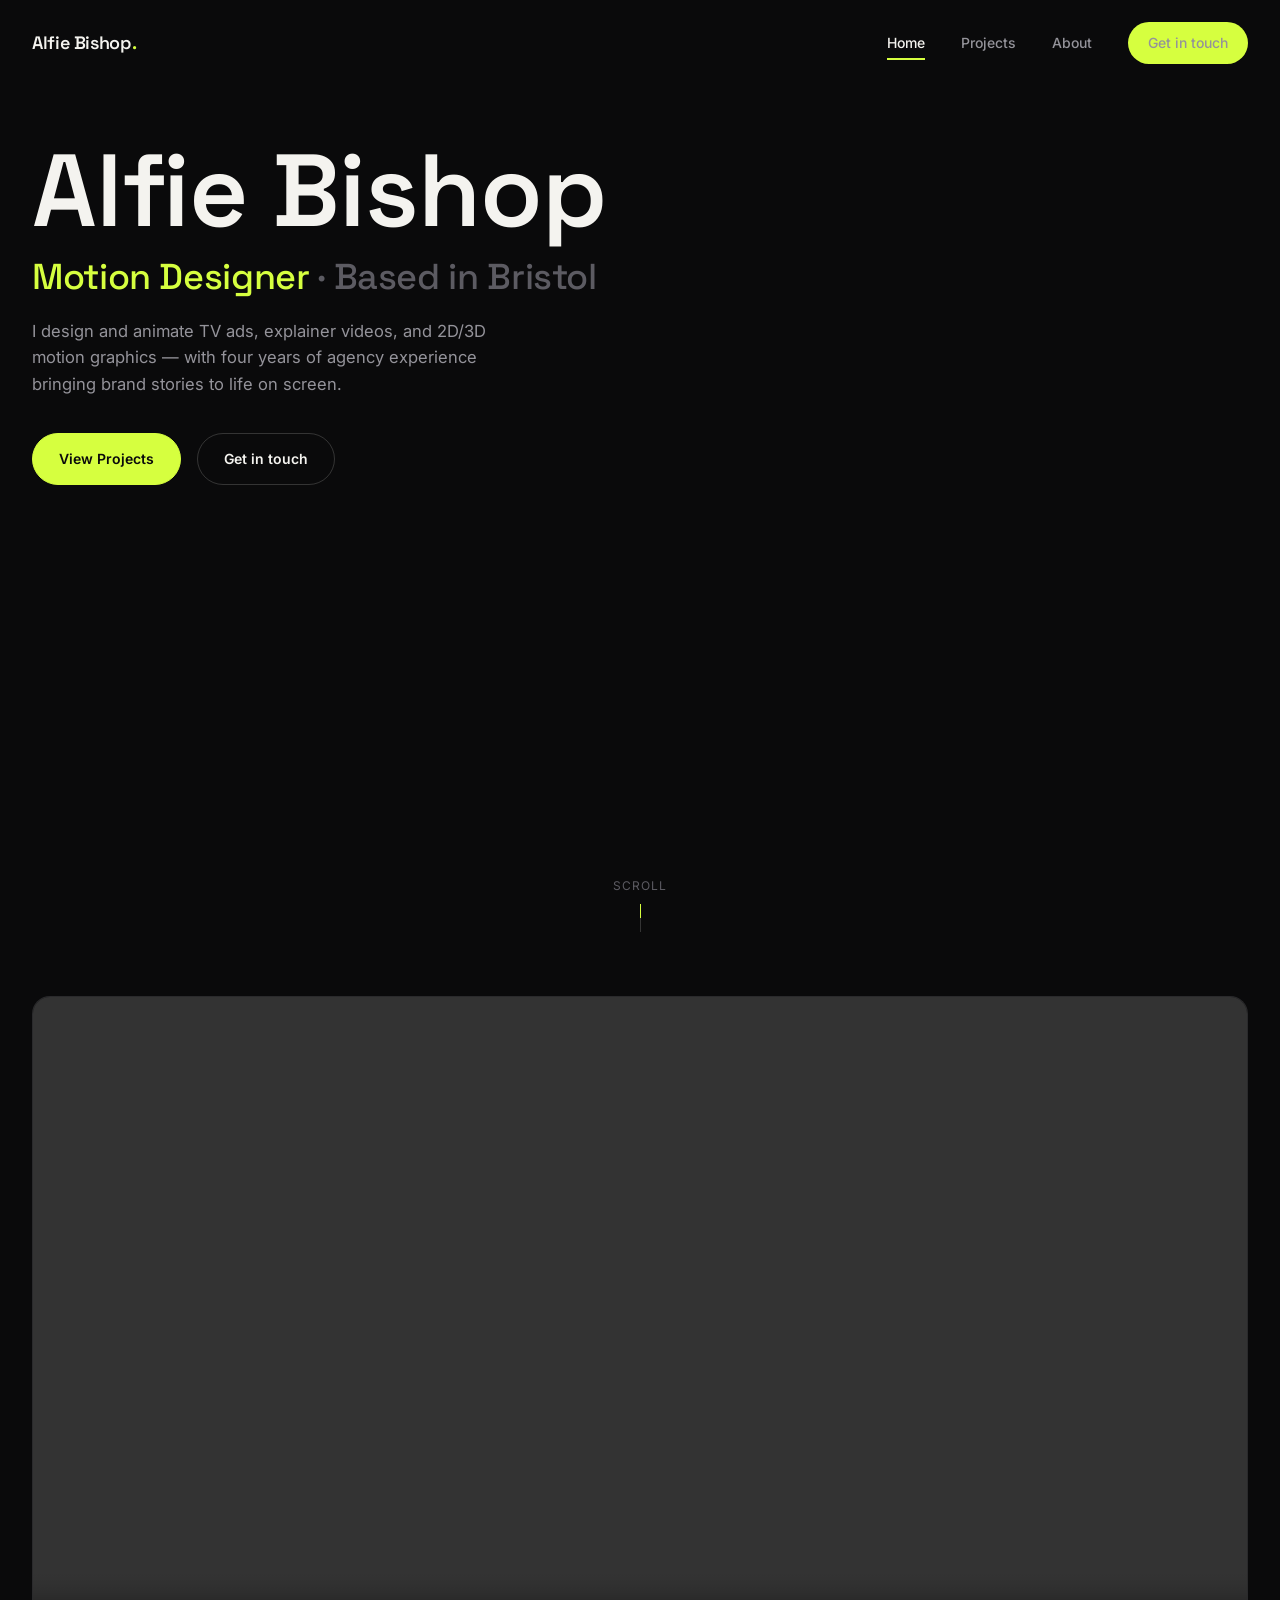
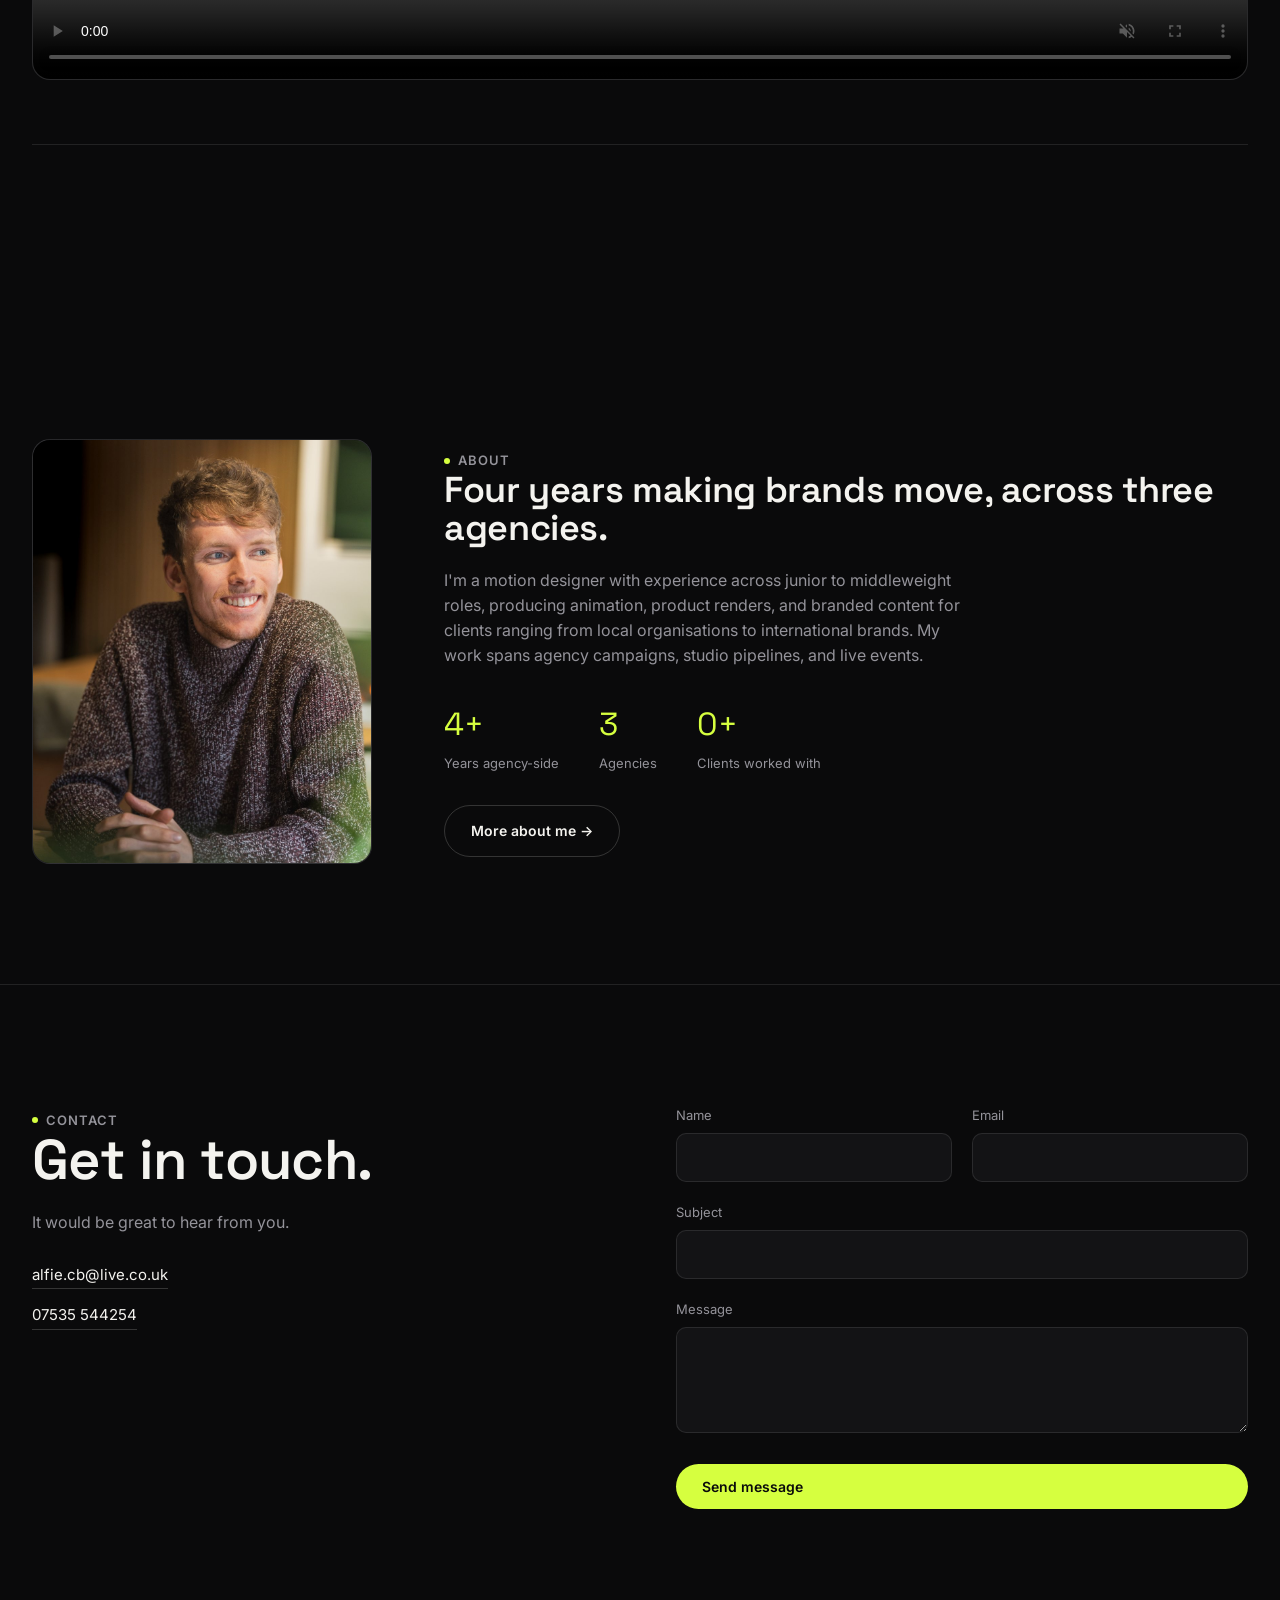
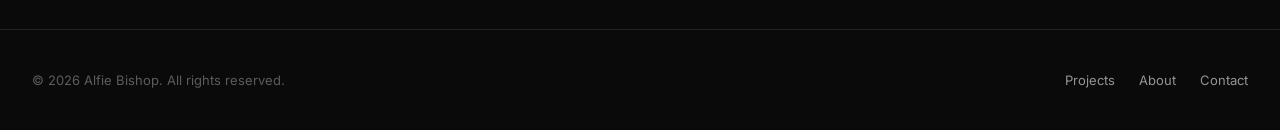
==== commit 3251fa0e: "Connect contact form to email, drop freelance wording, 1440px width - Contact form now posts to Form" ====
--- a/index.html
+++ b/index.html
@@ -43,7 +43,7 @@
         </p>
         <div class="hero-actions">
           <a href="projects.html" class="btn btn-primary">View Projects</a>
-          <a href="index.html#contact" class="btn btn-ghost">Start a project</a>
+          <a href="index.html#contact" class="btn btn-ghost">Get in touch</a>
         </div>
       </div>
 
@@ -101,8 +101,8 @@
     <div class="container contact-grid">
       <div class="contact-info" data-reveal>
         <span class="eyebrow">Contact</span>
-        <h2>Let's make something move.</h2>
-        <p>Currently open for freelance and agency briefs. Tell me a bit about your project and I'll get back to you within a couple of days.</p>
+        <h2>Get in touch.</h2>
+        <p>It would be great to hear from you.</p>
         <div class="contact-detail">
           <a href="mailto:alfie.cb@live.co.uk">alfie.cb@live.co.uk</a>
           <a href="tel:07535544254">07535 544254</a>
@@ -121,15 +121,17 @@
           </div>
         </div>
         <div class="form-field">
-          <label for="project-type">What do you need?</label>
-          <input type="text" id="project-type" name="project-type" placeholder="e.g. TV ad, explainer video, 3D animation..." />
+          <label for="subject">Subject</label>
+          <input type="text" id="subject" name="subject" />
         </div>
         <div class="form-field">
           <label for="message">Message</label>
           <textarea id="message" name="message" rows="4" required></textarea>
         </div>
+        <!-- spam trap: hidden from people, bots fill it in -->
+        <input type="text" name="_honey" tabindex="-1" autocomplete="off" aria-hidden="true" style="position:absolute;left:-9999px;width:1px;height:1px;" />
         <button type="submit" class="btn btn-primary submit-btn">Send message</button>
-        <div class="form-success" id="contact-success">Thanks — your message has been noted. (Connect this form to an endpoint to receive it for real.)</div>
+        <div class="form-success" id="contact-success" role="status" aria-live="polite"></div>
       </form>
     </div>
   </section>
--- a/assets/css/style.css
+++ b/assets/css/style.css
@@ -14,7 +14,7 @@
   --accent-ink: #0a0a0b;
   --radius: 18px;
   --radius-sm: 10px;
-  --container: 1920px;
+  --container: 1440px;
   --ease: cubic-bezier(0.16, 1, 0.3, 1);
 }
 
@@ -493,6 +493,8 @@
 .form-note { font-size: 13px; color: var(--text-faint); margin-top: 14px; }
 .form-success { display: none; padding: 16px; border-radius: var(--radius-sm); background: rgba(214,255,63,0.1); border: 1px solid rgba(214,255,63,0.3); color: var(--accent); font-size: 14px; margin-top: 16px; }
 .form-success.is-visible { display: block; }
+.form-success.is-error { background: rgba(255,99,99,0.1); border-color: rgba(255,99,99,0.35); color: #ff8a8a; }
+.submit-btn:disabled { opacity: 0.6; cursor: wait; }
 
 @media (max-width: 860px) {
   .contact-grid { grid-template-columns: 1fr; gap: 40px; }
@@ -570,6 +572,16 @@
   transition: transform 0.6s var(--ease);
 }
 .project-card:hover .card-media .thumb-bg { transform: scale(1.06); }
+/* hover preview (initCardPreviews in main.js): hidden until it's playing */
+.project-card .card-media .card-preview {
+  position: absolute; inset: 0;
+  width: 100%; height: 100%;
+  object-fit: cover;
+  opacity: 0;
+  transition: opacity 0.3s var(--ease);
+  pointer-events: none;
+}
+.project-card.is-previewing .card-media .card-preview { opacity: 1; }
 .project-card .card-media .thumb-overlay {
   position: absolute; inset: 0;
   background: linear-gradient(180deg, rgba(0,0,0,0) 50%, rgba(0,0,0,0.7) 100%);
